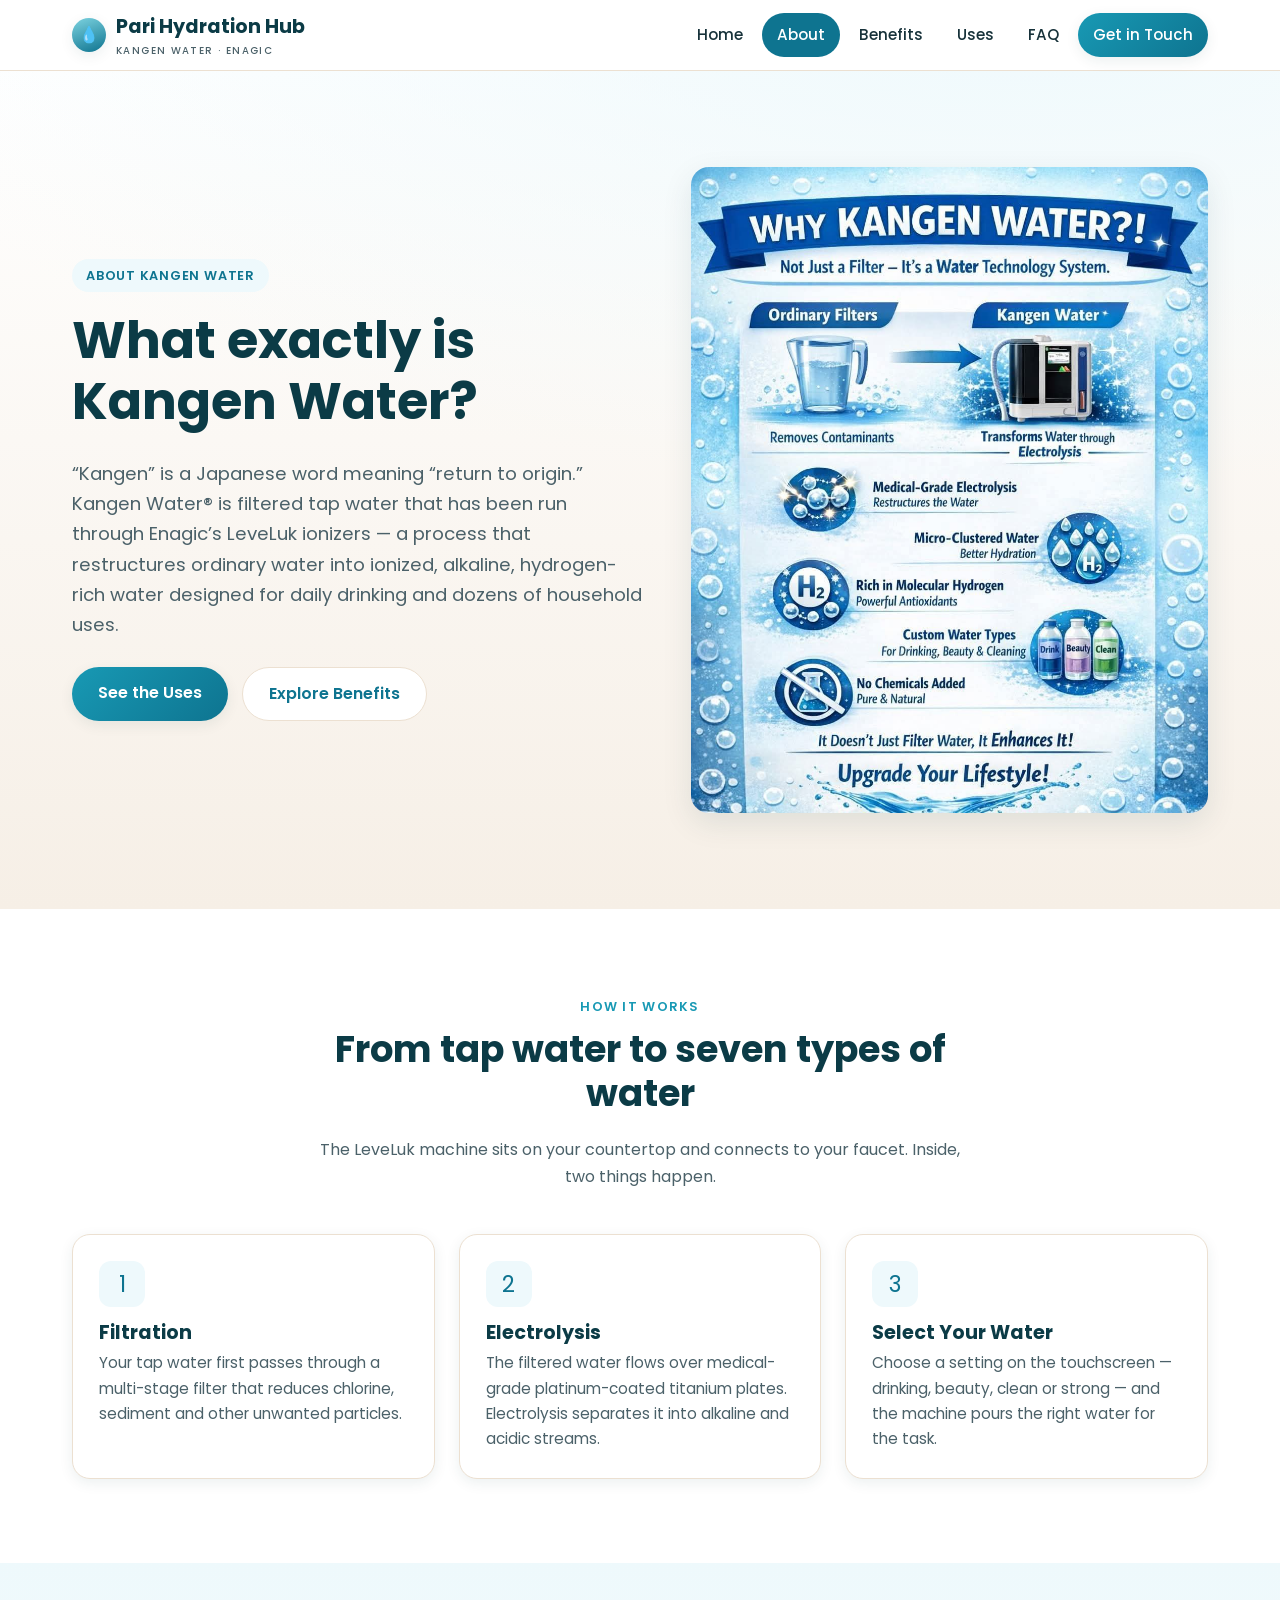
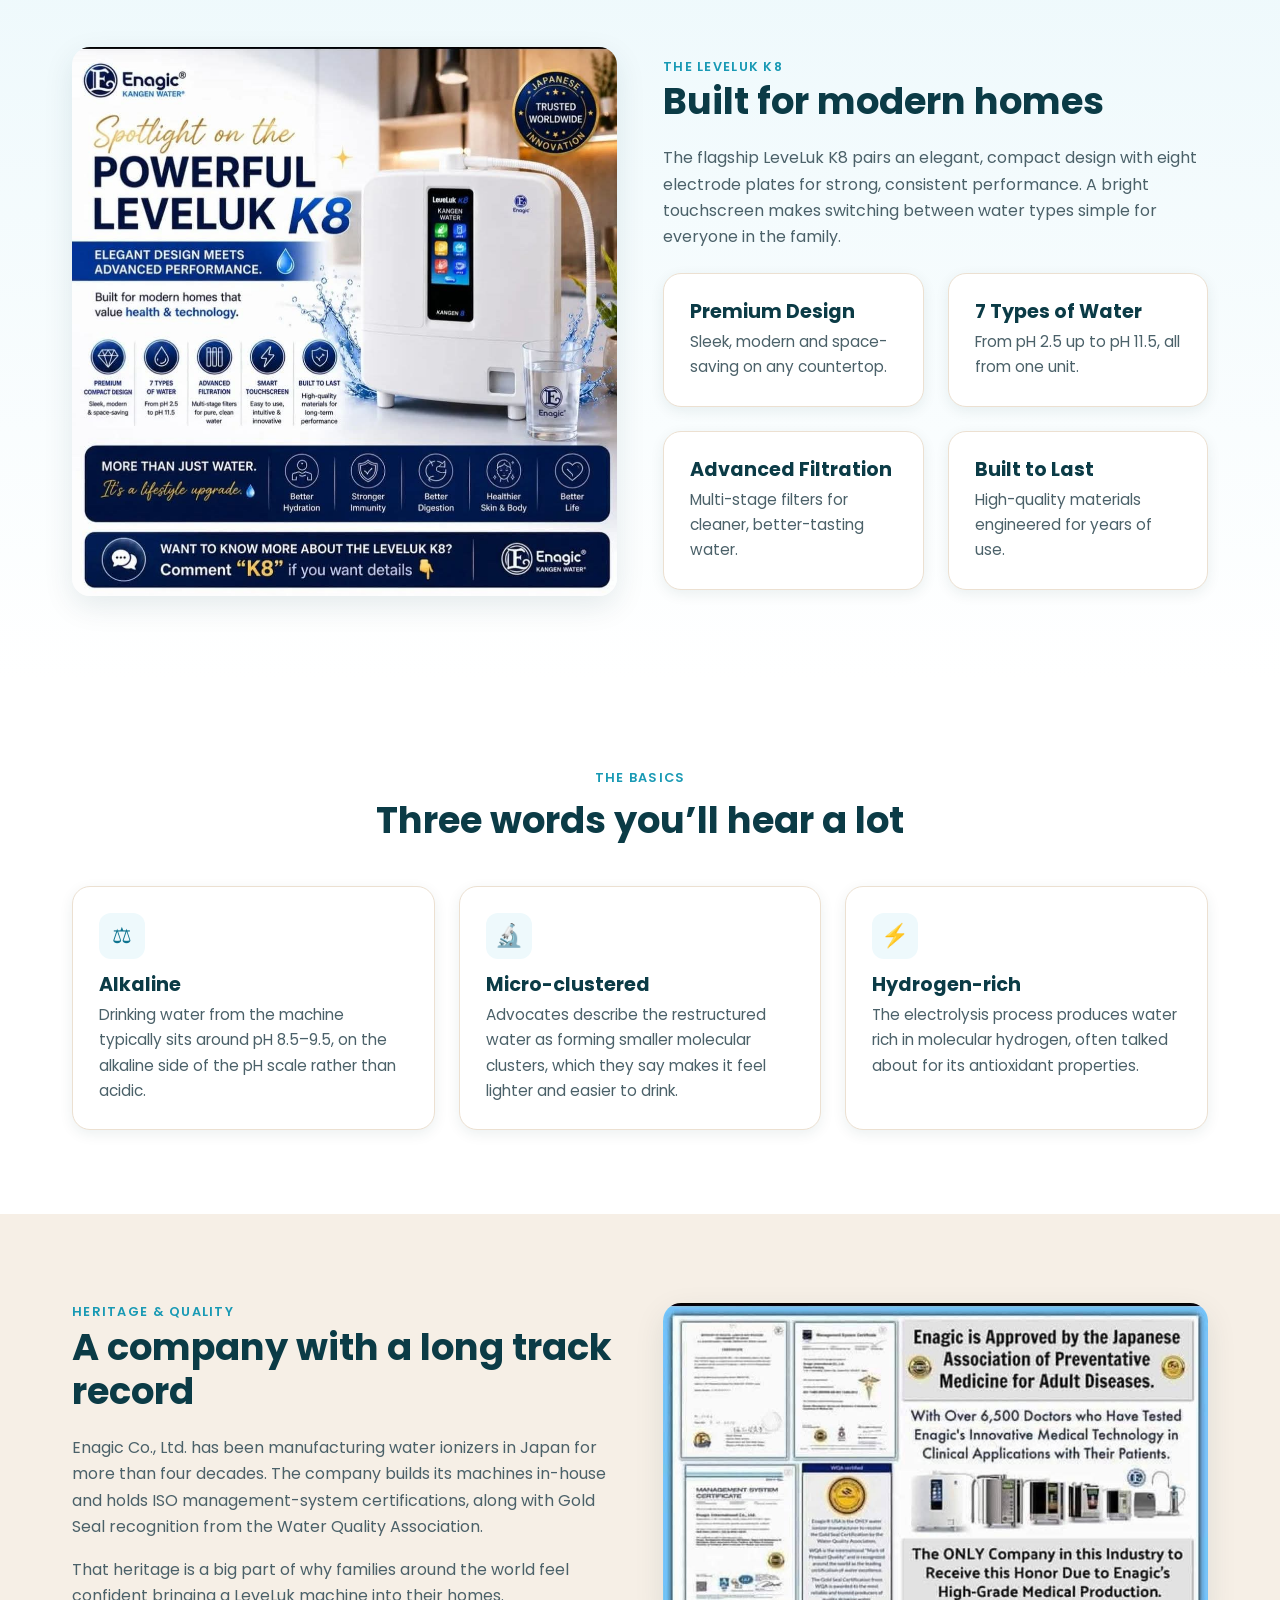
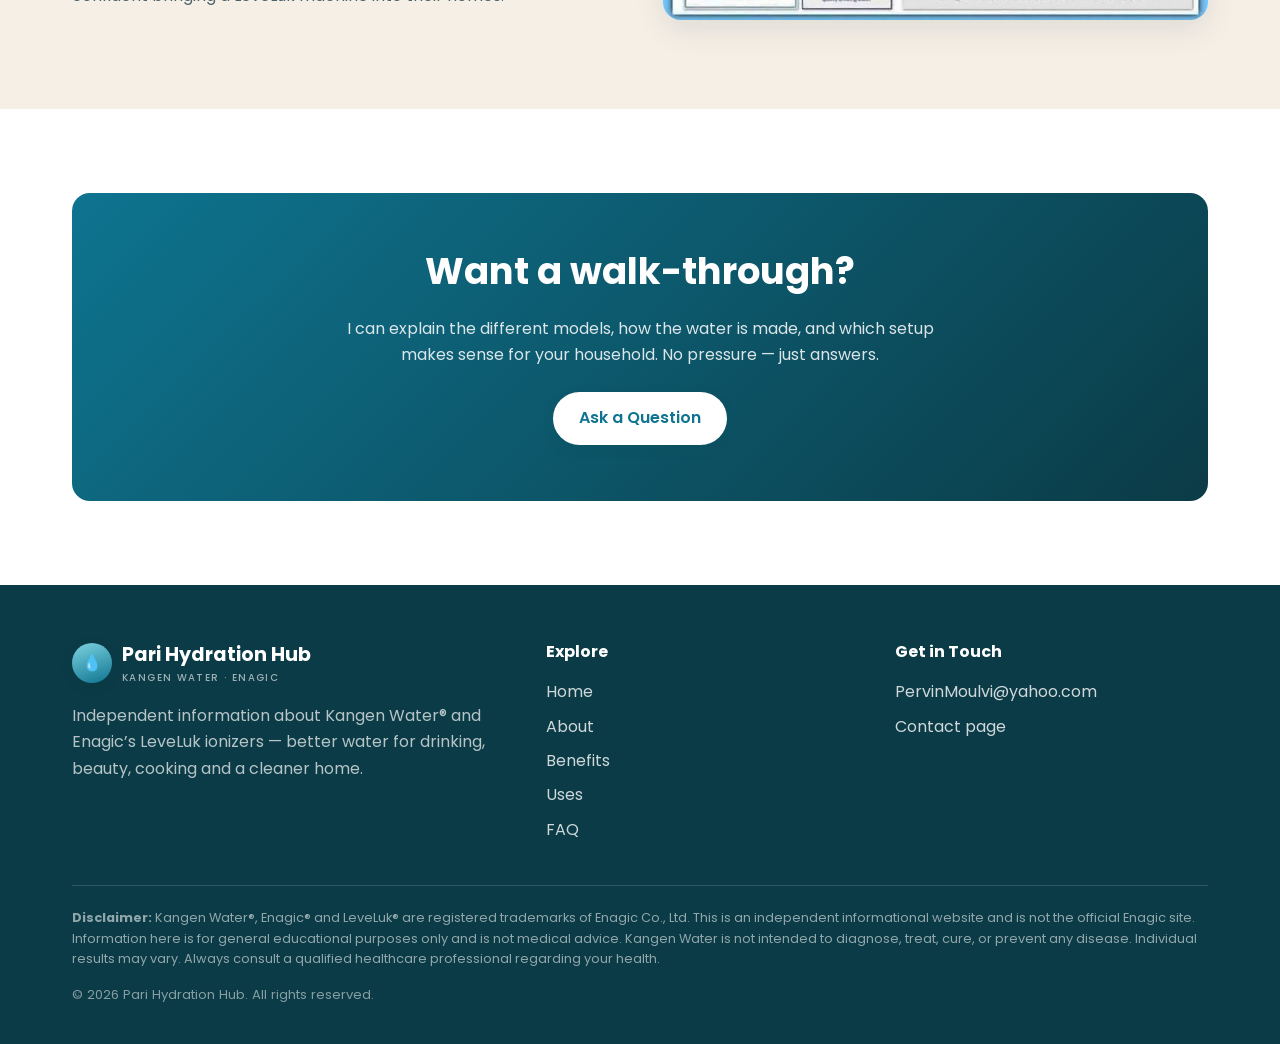
==== about.html @ 1599d46c "Initial commit: Pari Hydration Hub Kangen Water website" ====
<!DOCTYPE html>
<html lang="en">
<head>
  <meta charset="UTF-8" />
  <meta name="viewport" content="width=device-width, initial-scale=1.0" />
  <title>About Kangen Water — Pari Hydration Hub</title>
  <meta name="description" content="What is Kangen Water? Learn how Enagic's LeveLuk machines use medical-grade electrolysis to create ionized, alkaline, hydrogen-rich water." />
  <link rel="preconnect" href="https://fonts.googleapis.com" />
  <link rel="preconnect" href="https://fonts.gstatic.com" crossorigin />
  <link href="https://fonts.googleapis.com/css2?family=Poppins:wght@400;500;600;700&display=swap" rel="stylesheet" />
  <link rel="stylesheet" href="css/styles.css" />
</head>
<body>

  <header class="site-header">
    <nav class="nav">
      <a class="brand" href="index.html">
        <span class="drop">&#128167;</span>
        <span>Pari Hydration Hub<small>Kangen Water &middot; Enagic</small></span>
      </a>
      <button class="nav-toggle" aria-label="Toggle menu"><span></span><span></span><span></span></button>
      <ul class="nav-links">
        <li><a href="index.html">Home</a></li>
        <li><a href="about.html" class="active">About</a></li>
        <li><a href="benefits.html">Benefits</a></li>
        <li><a href="uses.html">Uses</a></li>
        <li><a href="faq.html">FAQ</a></li>
        <li><a href="contact.html" class="nav-cta">Get in Touch</a></li>
      </ul>
    </nav>
  </header>

  <!-- HERO -->
  <section class="hero">
    <div class="container hero-grid">
      <div>
        <span class="eyebrow">About Kangen Water</span>
        <h1>What exactly is Kangen Water?</h1>
        <p class="lead">&ldquo;Kangen&rdquo; is a Japanese word meaning &ldquo;return to origin.&rdquo; Kangen Water&reg; is filtered tap water that has been run through Enagic&rsquo;s LeveLuk ionizers &mdash; a process that restructures ordinary water into ionized, alkaline, hydrogen-rich water designed for daily drinking and dozens of household uses.</p>
        <div class="btn-row">
          <a href="uses.html" class="btn btn-primary">See the Uses</a>
          <a href="benefits.html" class="btn btn-ghost">Explore Benefits</a>
        </div>
      </div>
      <div class="hero-img">
        <img src="img/why-kangen.jpg" alt="Why Kangen Water is more than a filter" />
      </div>
    </div>
  </section>

  <!-- HOW IT WORKS -->
  <section class="block">
    <div class="container">
      <div class="section-head">
        <span class="eyebrow">How It Works</span>
        <h2>From tap water to seven types of water</h2>
        <p>The LeveLuk machine sits on your countertop and connects to your faucet. Inside, two things happen.</p>
      </div>
      <div class="grid grid-3">
        <div class="card">
          <div class="ico">1</div>
          <h3>Filtration</h3>
          <p>Your tap water first passes through a multi-stage filter that reduces chlorine, sediment and other unwanted particles.</p>
        </div>
        <div class="card">
          <div class="ico">2</div>
          <h3>Electrolysis</h3>
          <p>The filtered water flows over medical-grade platinum-coated titanium plates. Electrolysis separates it into alkaline and acidic streams.</p>
        </div>
        <div class="card">
          <div class="ico">3</div>
          <h3>Select Your Water</h3>
          <p>Choose a setting on the touchscreen &mdash; drinking, beauty, clean or strong &mdash; and the machine pours the right water for the task.</p>
        </div>
      </div>
    </div>
  </section>

  <!-- SPOTLIGHT MACHINE -->
  <section class="block tint">
    <div class="container split">
      <div class="split-media">
        <img src="img/k8-spotlight.jpg" alt="The LeveLuk K8 machine and its features" />
      </div>
      <div>
        <span class="eyebrow" style="color:var(--blue-500);font-weight:600;letter-spacing:.1em;text-transform:uppercase;font-size:.8rem;">The LeveLuk K8</span>
        <h2>Built for modern homes</h2>
        <p>The flagship LeveLuk K8 pairs an elegant, compact design with eight electrode plates for strong, consistent performance. A bright touchscreen makes switching between water types simple for everyone in the family.</p>
        <div class="grid grid-2" style="margin-top:22px;">
          <div class="card"><h3>Premium Design</h3><p>Sleek, modern and space-saving on any countertop.</p></div>
          <div class="card"><h3>7 Types of Water</h3><p>From pH 2.5 up to pH 11.5, all from one unit.</p></div>
          <div class="card"><h3>Advanced Filtration</h3><p>Multi-stage filters for cleaner, better-tasting water.</p></div>
          <div class="card"><h3>Built to Last</h3><p>High-quality materials engineered for years of use.</p></div>
        </div>
      </div>
    </div>
  </section>

  <!-- KEY PROPERTIES -->
  <section class="block">
    <div class="container">
      <div class="section-head">
        <span class="eyebrow">The Basics</span>
        <h2>Three words you&rsquo;ll hear a lot</h2>
      </div>
      <div class="grid grid-3">
        <div class="card">
          <div class="ico">&#9878;</div>
          <h3>Alkaline</h3>
          <p>Drinking water from the machine typically sits around pH 8.5&ndash;9.5, on the alkaline side of the pH scale rather than acidic.</p>
        </div>
        <div class="card">
          <div class="ico">&#128300;</div>
          <h3>Micro-clustered</h3>
          <p>Advocates describe the restructured water as forming smaller molecular clusters, which they say makes it feel lighter and easier to drink.</p>
        </div>
        <div class="card">
          <div class="ico">&#9889;</div>
          <h3>Hydrogen-rich</h3>
          <p>The electrolysis process produces water rich in molecular hydrogen, often talked about for its antioxidant properties.</p>
        </div>
      </div>
    </div>
  </section>

  <!-- TRUST -->
  <section class="block sand">
    <div class="container split reverse">
      <div class="split-media">
        <img src="img/certifications.jpg" alt="Enagic certifications and quality recognitions" />
      </div>
      <div>
        <span class="eyebrow" style="color:var(--blue-500);font-weight:600;letter-spacing:.1em;text-transform:uppercase;font-size:.8rem;">Heritage &amp; Quality</span>
        <h2>A company with a long track record</h2>
        <p>Enagic Co., Ltd. has been manufacturing water ionizers in Japan for more than four decades. The company builds its machines in-house and holds ISO management-system certifications, along with Gold Seal recognition from the Water Quality Association.</p>
        <p>That heritage is a big part of why families around the world feel confident bringing a LeveLuk machine into their homes.</p>
      </div>
    </div>
  </section>

  <!-- CTA -->
  <section class="block">
    <div class="container">
      <div class="cta-band">
        <h2>Want a walk-through?</h2>
        <p>I can explain the different models, how the water is made, and which setup makes sense for your household. No pressure &mdash; just answers.</p>
        <a href="contact.html" class="btn btn-primary">Ask a Question</a>
      </div>
    </div>
  </section>

  <footer class="site-footer">
    <div class="container">
      <div class="footer-grid">
        <div>
          <a class="brand footer-brand" href="index.html" style="color:#fff;">
            <span class="drop">&#128167;</span>
            <span>Pari Hydration Hub<small style="color:rgba(255,255,255,.6);">Kangen Water &middot; Enagic</small></span>
          </a>
          <p style="color:rgba(255,255,255,.7); margin-top:16px; max-width:32em;">Independent information about Kangen Water&reg; and Enagic&rsquo;s LeveLuk ionizers &mdash; better water for drinking, beauty, cooking and a cleaner home.</p>
        </div>
        <div>
          <h4>Explore</h4>
          <ul>
            <li><a href="index.html">Home</a></li>
            <li><a href="about.html">About</a></li>
            <li><a href="benefits.html">Benefits</a></li>
            <li><a href="uses.html">Uses</a></li>
            <li><a href="faq.html">FAQ</a></li>
          </ul>
        </div>
        <div>
          <h4>Get in Touch</h4>
          <ul>
            <li><a href="mailto:PervinMoulvi@yahoo.com">PervinMoulvi@yahoo.com</a></li>
            <li><a href="contact.html">Contact page</a></li>
          </ul>
        </div>
      </div>
      <p class="disclaimer">
        <strong>Disclaimer:</strong> Kangen Water&reg;, Enagic&reg; and LeveLuk&reg; are registered trademarks of Enagic Co., Ltd. This is an independent informational website and is not the official Enagic site. Information here is for general educational purposes only and is not medical advice. Kangen Water is not intended to diagnose, treat, cure, or prevent any disease. Individual results may vary. Always consult a qualified healthcare professional regarding your health.
      </p>
      <p class="copyright">&copy; <span id="year">2026</span> Pari Hydration Hub. All rights reserved.</p>
    </div>
  </footer>

  <script src="js/main.js"></script>
</body>
</html>
---- css/styles.css ----
/* ===============================================================
   Pari Hydration Hub — shared stylesheet
   Water-inspired, calm, modern. Works on all pages.
   =============================================================== */

:root {
  --blue-900: #0b3b46;
  --blue-700: #0e7490;
  --blue-500: #1899b4;
  --blue-300: #7dd3e0;
  --blue-50:  #eef9fc;
  --sand-100: #f6efe6;
  --sand-200: #ece0d1;
  --ink:      #17323a;
  --ink-soft: #4b6169;
  --white:    #ffffff;
  --shadow:   0 10px 30px rgba(11, 59, 70, 0.10);
  --shadow-sm:0 4px 14px rgba(11, 59, 70, 0.08);
  --radius:   18px;
  --maxw:     1180px;
  --font:     'Poppins', -apple-system, BlinkMacSystemFont, 'Segoe UI', Roboto, Helvetica, Arial, sans-serif;
}

* { box-sizing: border-box; }

html { scroll-behavior: smooth; }

body {
  margin: 0;
  font-family: var(--font);
  color: var(--ink);
  background: var(--white);
  line-height: 1.65;
  -webkit-font-smoothing: antialiased;
}

img { max-width: 100%; display: block; }

a { color: var(--blue-700); text-decoration: none; }
a:hover { color: var(--blue-500); }

h1, h2, h3 { line-height: 1.2; color: var(--blue-900); font-weight: 700; }
h1 { font-size: clamp(2rem, 5vw, 3.2rem); margin: 0 0 .5em; }
h2 { font-size: clamp(1.5rem, 3.5vw, 2.3rem); margin: 0 0 .6em; }
h3 { font-size: 1.2rem; margin: 0 0 .4em; }
p  { margin: 0 0 1em; color: var(--ink-soft); }

.container { max-width: var(--maxw); margin: 0 auto; padding: 0 22px; }

/* ---------- Header / Nav ---------- */
.site-header {
  position: sticky; top: 0; z-index: 50;
  background: rgba(255,255,255,0.92);
  backdrop-filter: blur(10px);
  border-bottom: 1px solid var(--sand-200);
}
.nav {
  display: flex; align-items: center; justify-content: space-between;
  height: 70px; max-width: var(--maxw); margin: 0 auto; padding: 0 22px;
}
.brand { display: flex; align-items: center; gap: 10px; font-weight: 700; font-size: 1.2rem; color: var(--blue-900); }
.brand .drop {
  width: 34px; height: 34px; border-radius: 50%;
  background: linear-gradient(160deg, var(--blue-300), var(--blue-700));
  display: grid; place-items: center; color: #fff; font-size: 1rem;
  box-shadow: var(--shadow-sm);
}
.brand small { display:block; font-size:.62rem; letter-spacing:.14em; color: var(--ink-soft); font-weight:500; text-transform: uppercase; }

.nav-links { display: flex; align-items: center; gap: 4px; list-style: none; margin: 0; padding: 0; }
.nav-links a {
  display: inline-block; padding: 9px 15px; border-radius: 999px;
  color: var(--ink); font-weight: 500; font-size: .95rem; transition: .2s;
}
.nav-links a:hover { background: var(--blue-50); color: var(--blue-700); }
.nav-links a.active { background: var(--blue-700); color: #fff; }
.nav-cta {
  background: linear-gradient(135deg, var(--blue-500), var(--blue-700)) !important;
  color: #fff !important; box-shadow: var(--shadow-sm);
}

.nav-toggle { display: none; background: none; border: 0; cursor: pointer; padding: 8px; }
.nav-toggle span { display:block; width: 24px; height: 2.5px; background: var(--blue-900); margin: 5px 0; border-radius: 2px; transition:.3s; }

/* ---------- Hero ---------- */
.hero {
  background:
    radial-gradient(1200px 500px at 80% -10%, var(--blue-50), transparent),
    linear-gradient(180deg, #fff, var(--sand-100));
  padding: clamp(48px, 8vw, 96px) 0;
}
.hero-grid { display: grid; grid-template-columns: 1.05fr .95fr; gap: 48px; align-items: center; }
.hero .eyebrow {
  display: inline-block; background: var(--blue-50); color: var(--blue-700);
  padding: 6px 14px; border-radius: 999px; font-size: .8rem; font-weight: 600;
  letter-spacing: .06em; text-transform: uppercase; margin-bottom: 18px;
}
.hero p.lead { font-size: 1.15rem; max-width: 34em; }
.hero-img img { border-radius: var(--radius); box-shadow: var(--shadow); }

/* ---------- Buttons ---------- */
.btn {
  display: inline-block; padding: 13px 26px; border-radius: 999px;
  font-weight: 600; font-size: 1rem; cursor: pointer; border: 0; transition: .2s;
}
.btn-primary { background: linear-gradient(135deg, var(--blue-500), var(--blue-700)); color: #fff; box-shadow: var(--shadow-sm); }
.btn-primary:hover { transform: translateY(-2px); color:#fff; box-shadow: var(--shadow); }
.btn-ghost { background: #fff; color: var(--blue-700); border: 1.5px solid var(--sand-200); }
.btn-ghost:hover { border-color: var(--blue-300); color: var(--blue-700); }
.btn-row { display: flex; flex-wrap: wrap; gap: 14px; margin-top: 26px; }

/* ---------- Sections ---------- */
section.block { padding: clamp(46px, 7vw, 84px) 0; }
.section-head { max-width: 42em; margin: 0 auto 44px; text-align: center; }
.section-head .eyebrow {
  display:inline-block; color: var(--blue-500); font-weight:600; letter-spacing:.1em;
  text-transform: uppercase; font-size:.8rem; margin-bottom:10px;
}
.tint { background: linear-gradient(180deg, var(--blue-50), #fff); }
.sand { background: var(--sand-100); }

/* ---------- Split rows (text + image) ---------- */
.split { display: grid; grid-template-columns: 1fr 1fr; gap: 46px; align-items: center; }
.split.reverse .split-media { order: 2; }
.split-media img { border-radius: var(--radius); box-shadow: var(--shadow); }
.split + .split { margin-top: 70px; }

/* ---------- Cards ---------- */
.grid { display: grid; gap: 24px; }
.grid-3 { grid-template-columns: repeat(3, 1fr); }
.grid-2 { grid-template-columns: repeat(2, 1fr); }
.card {
  background: #fff; border: 1px solid var(--sand-200); border-radius: var(--radius);
  padding: 26px; box-shadow: var(--shadow-sm); transition: .2s;
}
.card:hover { transform: translateY(-4px); box-shadow: var(--shadow); }
.card .ico {
  width: 46px; height: 46px; border-radius: 12px; display: grid; place-items: center;
  background: var(--blue-50); color: var(--blue-700); font-size: 1.4rem; margin-bottom: 14px;
}
.card h3 { margin-bottom: 6px; }
.card p { margin: 0; font-size: .96rem; }

.imgcard { padding: 0; overflow: hidden; }
.imgcard img { width: 100%; aspect-ratio: 4/5; object-fit: cover; }
.imgcard .body { padding: 20px 22px 24px; }

/* pH chips */
.ph-list { display:flex; flex-wrap:wrap; gap:12px; list-style:none; padding:0; margin: 26px 0 0; }
.ph-list li {
  background:#fff; border:1px solid var(--sand-200); border-radius:14px; padding:12px 16px;
  box-shadow: var(--shadow-sm); min-width: 150px;
}
.ph-list b { display:block; color: var(--blue-700); font-size:1.25rem; }
.ph-list span { font-size:.85rem; color: var(--ink-soft); }

/* ---------- Stats strip ---------- */
.stats { display:grid; grid-template-columns: repeat(4,1fr); gap: 20px; text-align:center; }
.stats .n { font-size: clamp(1.8rem,4vw,2.6rem); font-weight:700; color: var(--blue-700); }
.stats .l { color: var(--ink-soft); font-size:.9rem; }

/* ---------- FAQ ---------- */
.faq-item {
  background:#fff; border:1px solid var(--sand-200); border-radius: 14px;
  margin-bottom: 14px; overflow: hidden;
}
.faq-item summary {
  cursor: pointer; list-style: none; padding: 18px 22px; font-weight: 600;
  color: var(--blue-900); display:flex; justify-content: space-between; gap: 16px; align-items:center;
}
.faq-item summary::-webkit-details-marker { display:none; }
.faq-item summary::after { content:"+"; color: var(--blue-500); font-size:1.4rem; font-weight:400; }
.faq-item[open] summary::after { content:"\2013"; }
.faq-item .a { padding: 0 22px 20px; color: var(--ink-soft); }

/* ---------- CTA band ---------- */
.cta-band {
  background: linear-gradient(135deg, var(--blue-700), var(--blue-900));
  color: #fff; border-radius: var(--radius); padding: clamp(34px,5vw,56px); text-align: center;
}
.cta-band h2 { color: #fff; }
.cta-band p { color: rgba(255,255,255,.85); max-width: 40em; margin: 0 auto 24px; }
.cta-band .btn-primary { background:#fff; color: var(--blue-700); }
.cta-band .btn-primary:hover { color: var(--blue-700); }

/* ---------- Footer ---------- */
.site-footer { background: var(--blue-900); color: rgba(255,255,255,.8); padding: 54px 0 26px; margin-top: 0; }
.footer-grid { display:grid; grid-template-columns: 1.4fr 1fr 1fr; gap: 36px; }
.site-footer h4 { color:#fff; font-size: 1rem; margin: 0 0 14px; }
.site-footer a { color: rgba(255,255,255,.8); }
.site-footer a:hover { color:#fff; }
.site-footer ul { list-style:none; padding:0; margin:0; }
.site-footer li { margin-bottom: 8px; }
.footer-brand .drop { width:40px;height:40px; }
.disclaimer {
  border-top: 1px solid rgba(255,255,255,.15); margin-top: 34px; padding-top: 22px;
  font-size: .8rem; color: rgba(255,255,255,.55); line-height:1.6;
}
.copyright { margin-top: 14px; font-size:.82rem; color: rgba(255,255,255,.5); }

/* ---------- Responsive ---------- */
@media (max-width: 900px) {
  .hero-grid, .split, .grid-3, .grid-2, .footer-grid { grid-template-columns: 1fr; }
  .split.reverse .split-media { order: 0; }
  .hero-img { order: -1; }
  .stats { grid-template-columns: repeat(2,1fr); }

  .nav-links {
    position: fixed; inset: 70px 0 auto 0; background:#fff; flex-direction: column;
    align-items: stretch; gap: 0; padding: 10px 16px 20px; border-bottom:1px solid var(--sand-200);
    box-shadow: var(--shadow); transform: translateY(-140%); transition: transform .3s ease; height: auto;
  }
  .nav-links.open { transform: translateY(0); }
  .nav-links a { padding: 14px 12px; border-radius: 10px; }
  .nav-toggle { display: block; }
}
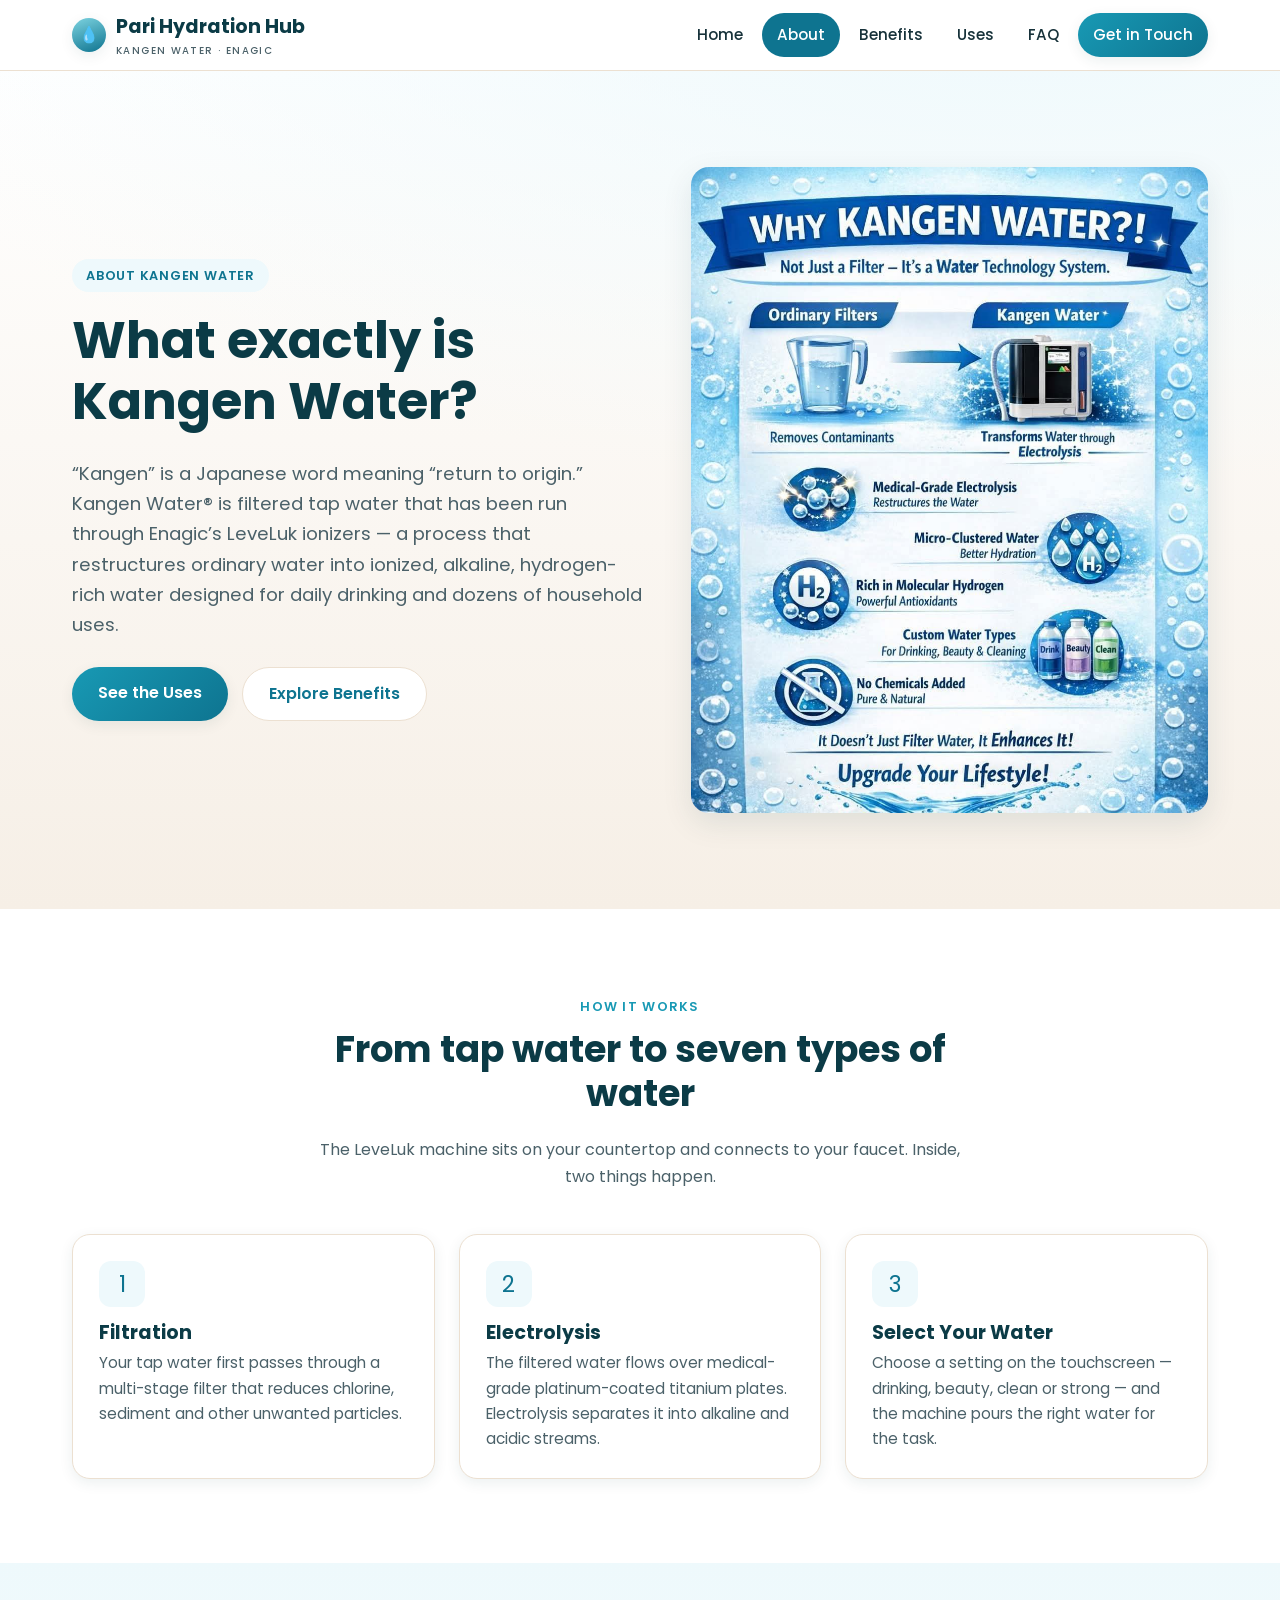
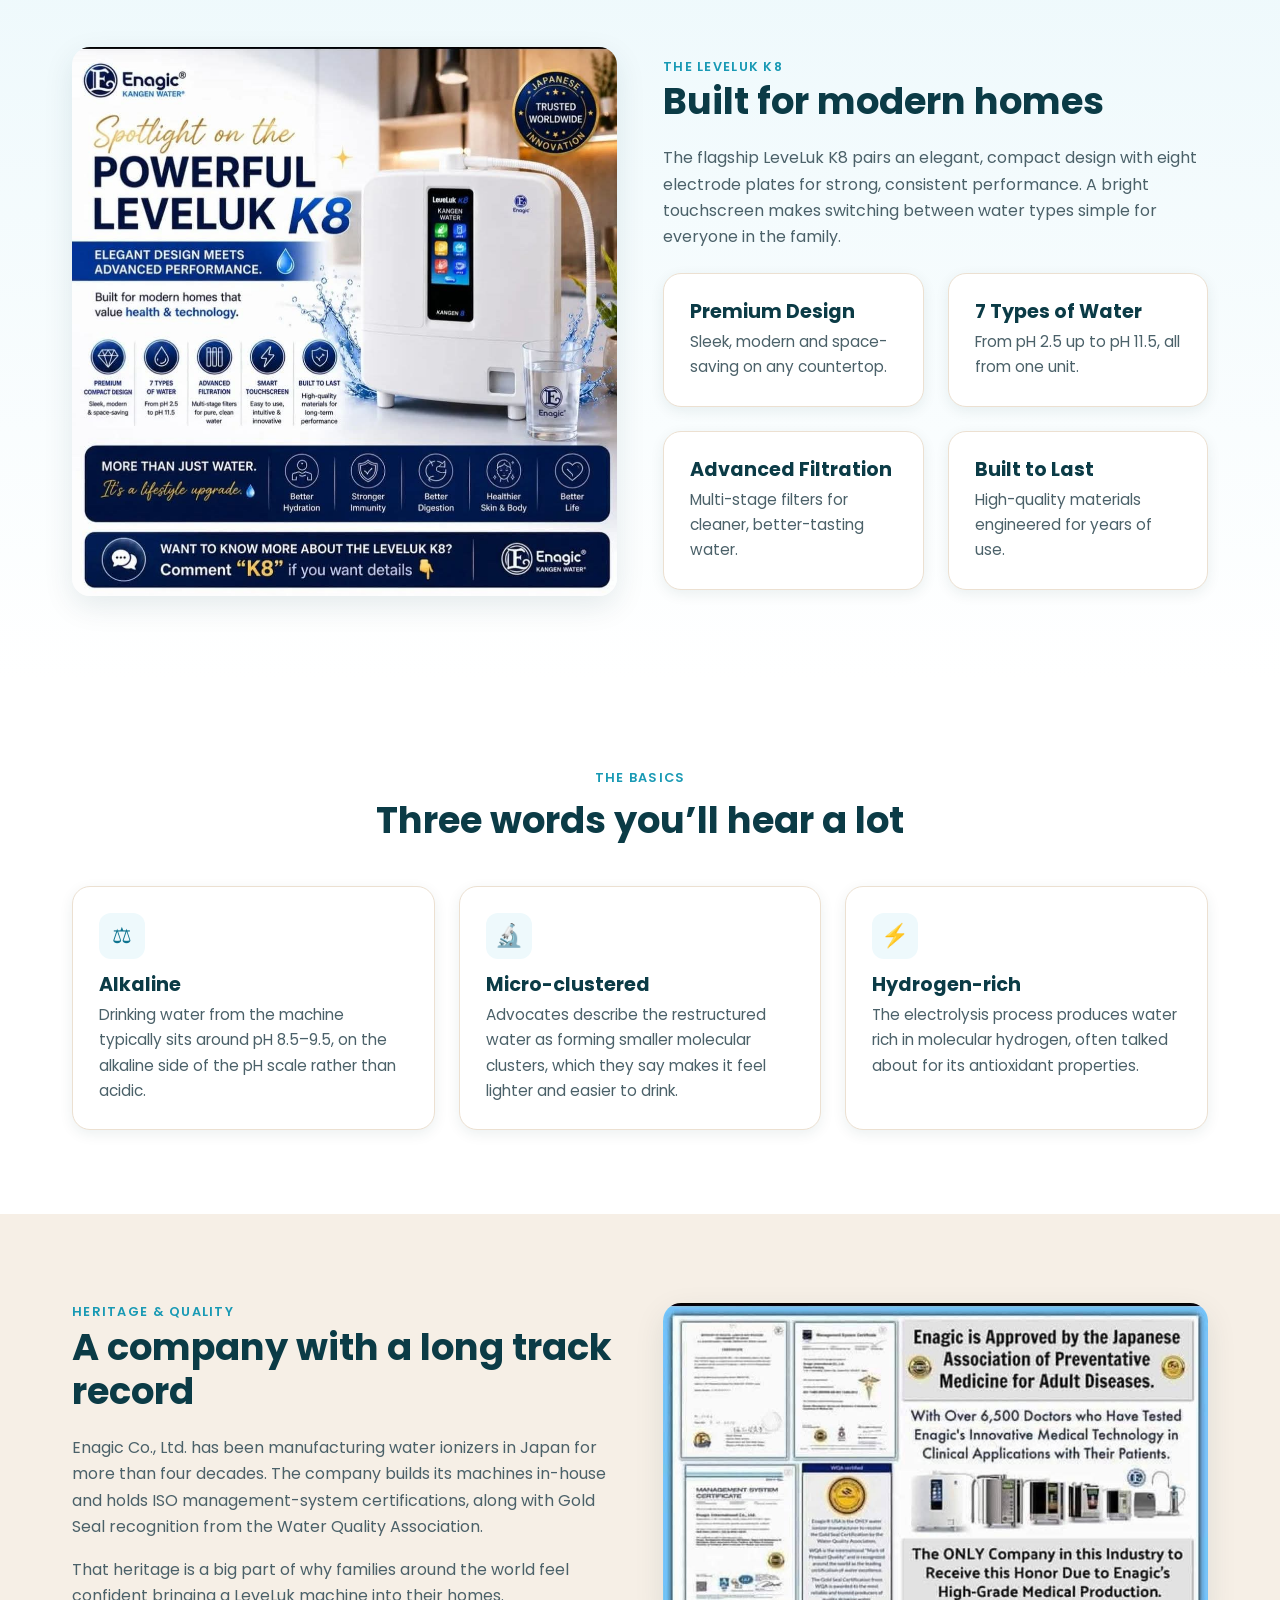
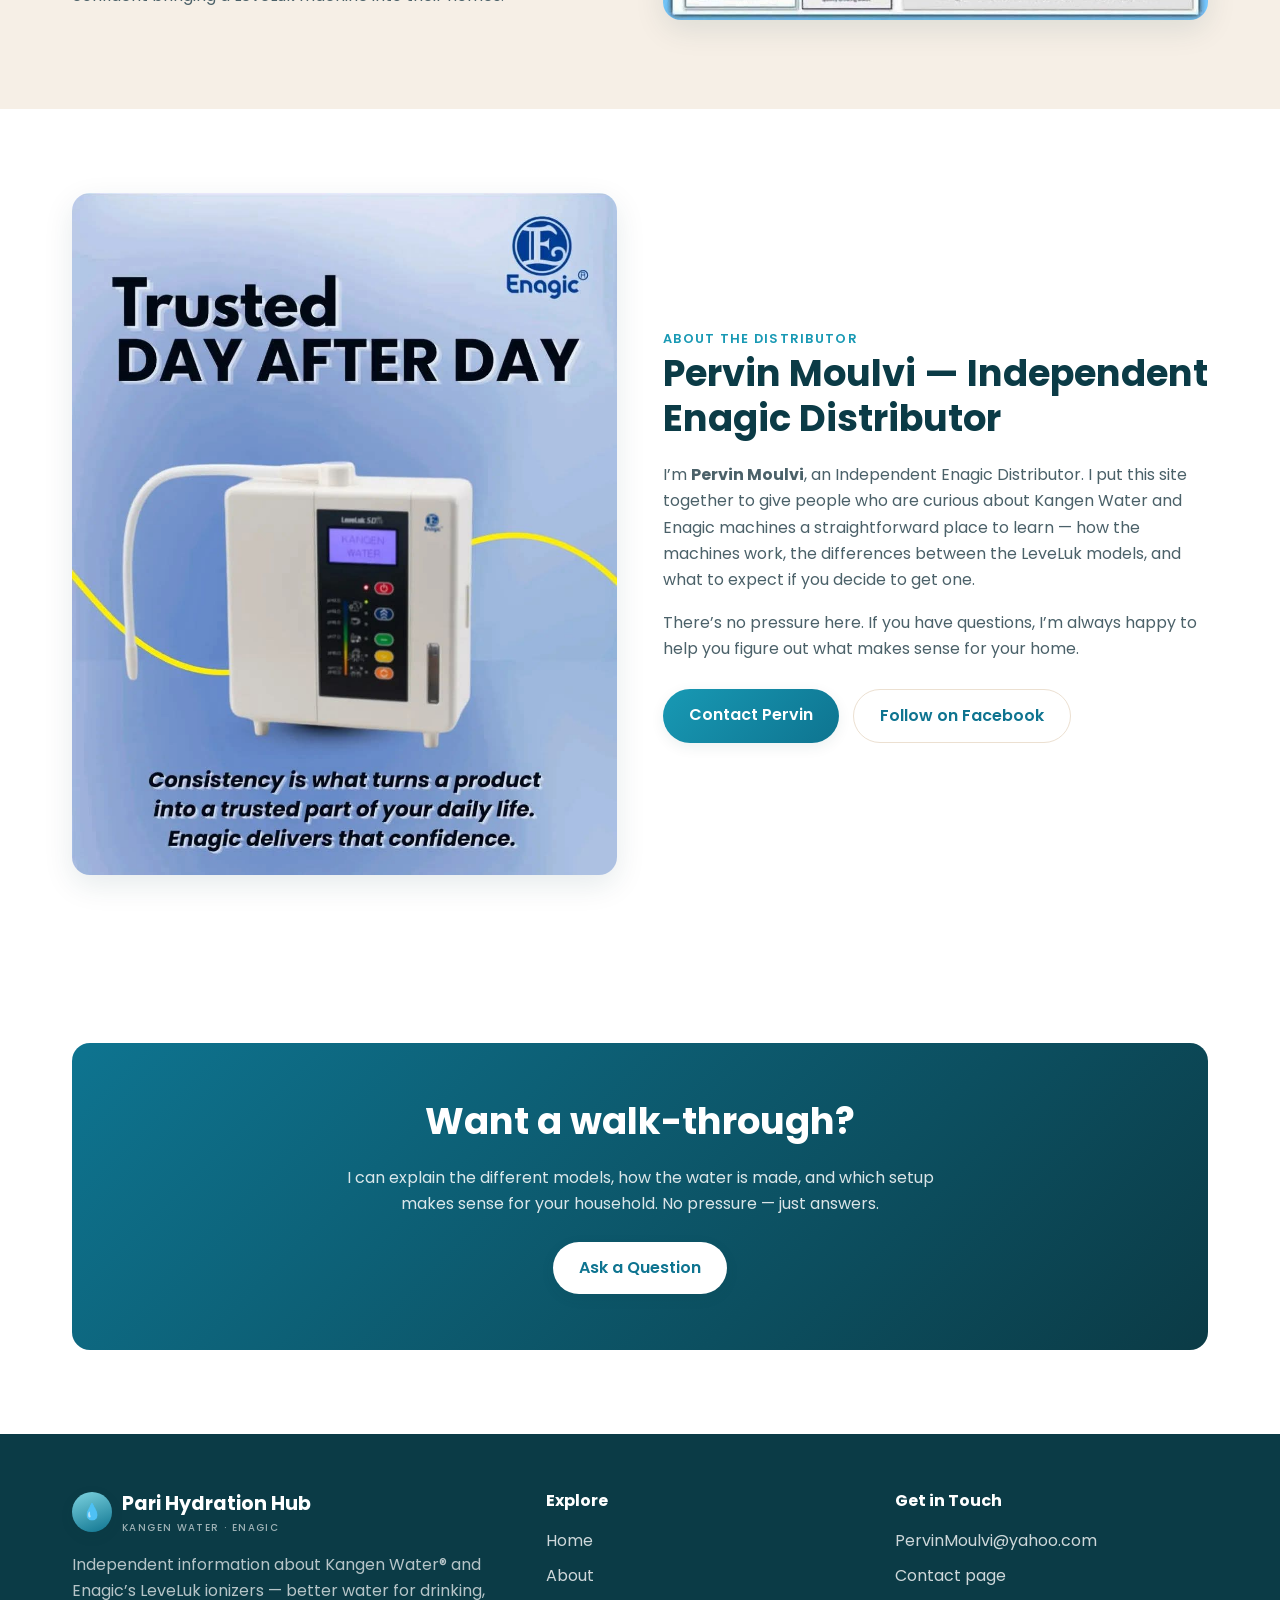
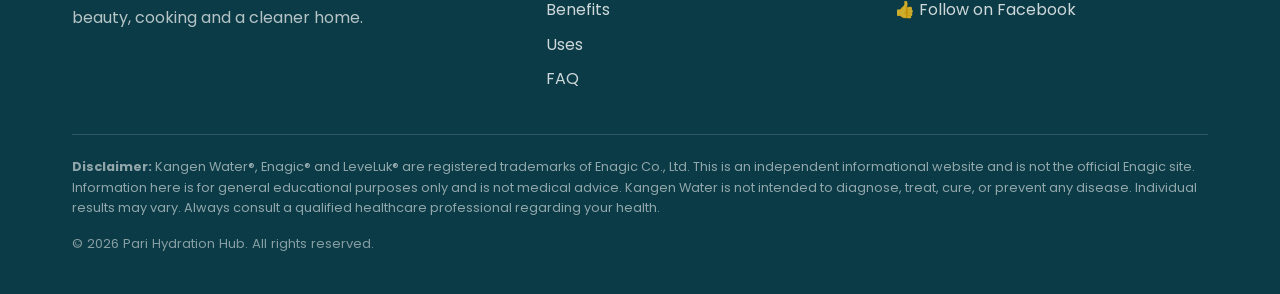
==== commit da765a74: "SEO: keyword-rich titles/meta, Pervin Moulvi distributor branding, Kangen Water Machine section, exp" ====
--- a/about.html
+++ b/about.html
@@ -3,8 +3,9 @@
 <head>
   <meta charset="UTF-8" />
   <meta name="viewport" content="width=device-width, initial-scale=1.0" />
-  <title>About Kangen Water — Pari Hydration Hub</title>
-  <meta name="description" content="What is Kangen Water? Learn how Enagic's LeveLuk machines use medical-grade electrolysis to create ionized, alkaline, hydrogen-rich water." />
+  <title>What Is a Kangen Water Machine? | Enagic LeveLuk — Pari Hydration Hub</title>
+  <meta name="description" content="What is a Kangen Water machine? Learn how Enagic's LeveLuk ionizers (including the K8) use electrolysis to create ionized, alkaline, hydrogen-rich water — explained by distributor Pervin Moulvi." />
+  <link rel="canonical" href="https://codexai-us.github.io/pari-hydration-hub/about.html" />
   <link rel="preconnect" href="https://fonts.googleapis.com" />
   <link rel="preconnect" href="https://fonts.gstatic.com" crossorigin />
   <link href="https://fonts.googleapis.com/css2?family=Poppins:wght@400;500;600;700&display=swap" rel="stylesheet" />
@@ -138,6 +139,25 @@
     </div>
   </section>
 
+  <!-- ABOUT PERVIN -->
+  <section class="block">
+    <div class="container split">
+      <div class="split-media">
+        <img src="img/trusted.jpg" alt="Pervin Moulvi — Independent Enagic Kangen Water distributor" />
+      </div>
+      <div>
+        <span class="eyebrow" style="color:var(--blue-500);font-weight:600;letter-spacing:.1em;text-transform:uppercase;font-size:.8rem;">About the Distributor</span>
+        <h2>Pervin Moulvi &mdash; Independent Enagic Distributor</h2>
+        <p>I&rsquo;m <strong>Pervin Moulvi</strong>, an Independent Enagic Distributor. I put this site together to give people who are curious about Kangen Water and Enagic machines a straightforward place to learn &mdash; how the machines work, the differences between the LeveLuk models, and what to expect if you decide to get one.</p>
+        <p>There&rsquo;s no pressure here. If you have questions, I&rsquo;m always happy to help you figure out what makes sense for your home.</p>
+        <div class="btn-row">
+          <a href="contact.html" class="btn btn-primary">Contact Pervin</a>
+          <a href="https://www.facebook.com/share/1JfewySeh7/" class="btn btn-ghost" target="_blank" rel="noopener">Follow on Facebook</a>
+        </div>
+      </div>
+    </div>
+  </section>
+
   <!-- CTA -->
   <section class="block">
     <div class="container">
@@ -174,6 +194,7 @@
           <ul>
             <li><a href="mailto:PervinMoulvi@yahoo.com">PervinMoulvi@yahoo.com</a></li>
             <li><a href="contact.html">Contact page</a></li>
+            <li class="footer-social"><a href="https://www.facebook.com/share/1JfewySeh7/" target="_blank" rel="noopener">&#128077; Follow on Facebook</a></li>
           </ul>
         </div>
       </div>
--- a/css/styles.css
+++ b/css/styles.css
@@ -96,7 +96,12 @@
   letter-spacing: .06em; text-transform: uppercase; margin-bottom: 18px;
 }
 .hero p.lead { font-size: 1.15rem; max-width: 34em; }
+.byline { font-size: .98rem; color: var(--ink-soft); margin: 4px 0 22px; }
+.byline strong { color: var(--blue-700); }
 .hero-img img { border-radius: var(--radius); box-shadow: var(--shadow); }
+
+/* Facebook link in footer */
+.footer-social a { display: inline-flex; align-items: center; gap: 6px; }
 
 /* ---------- Buttons ---------- */
 .btn {
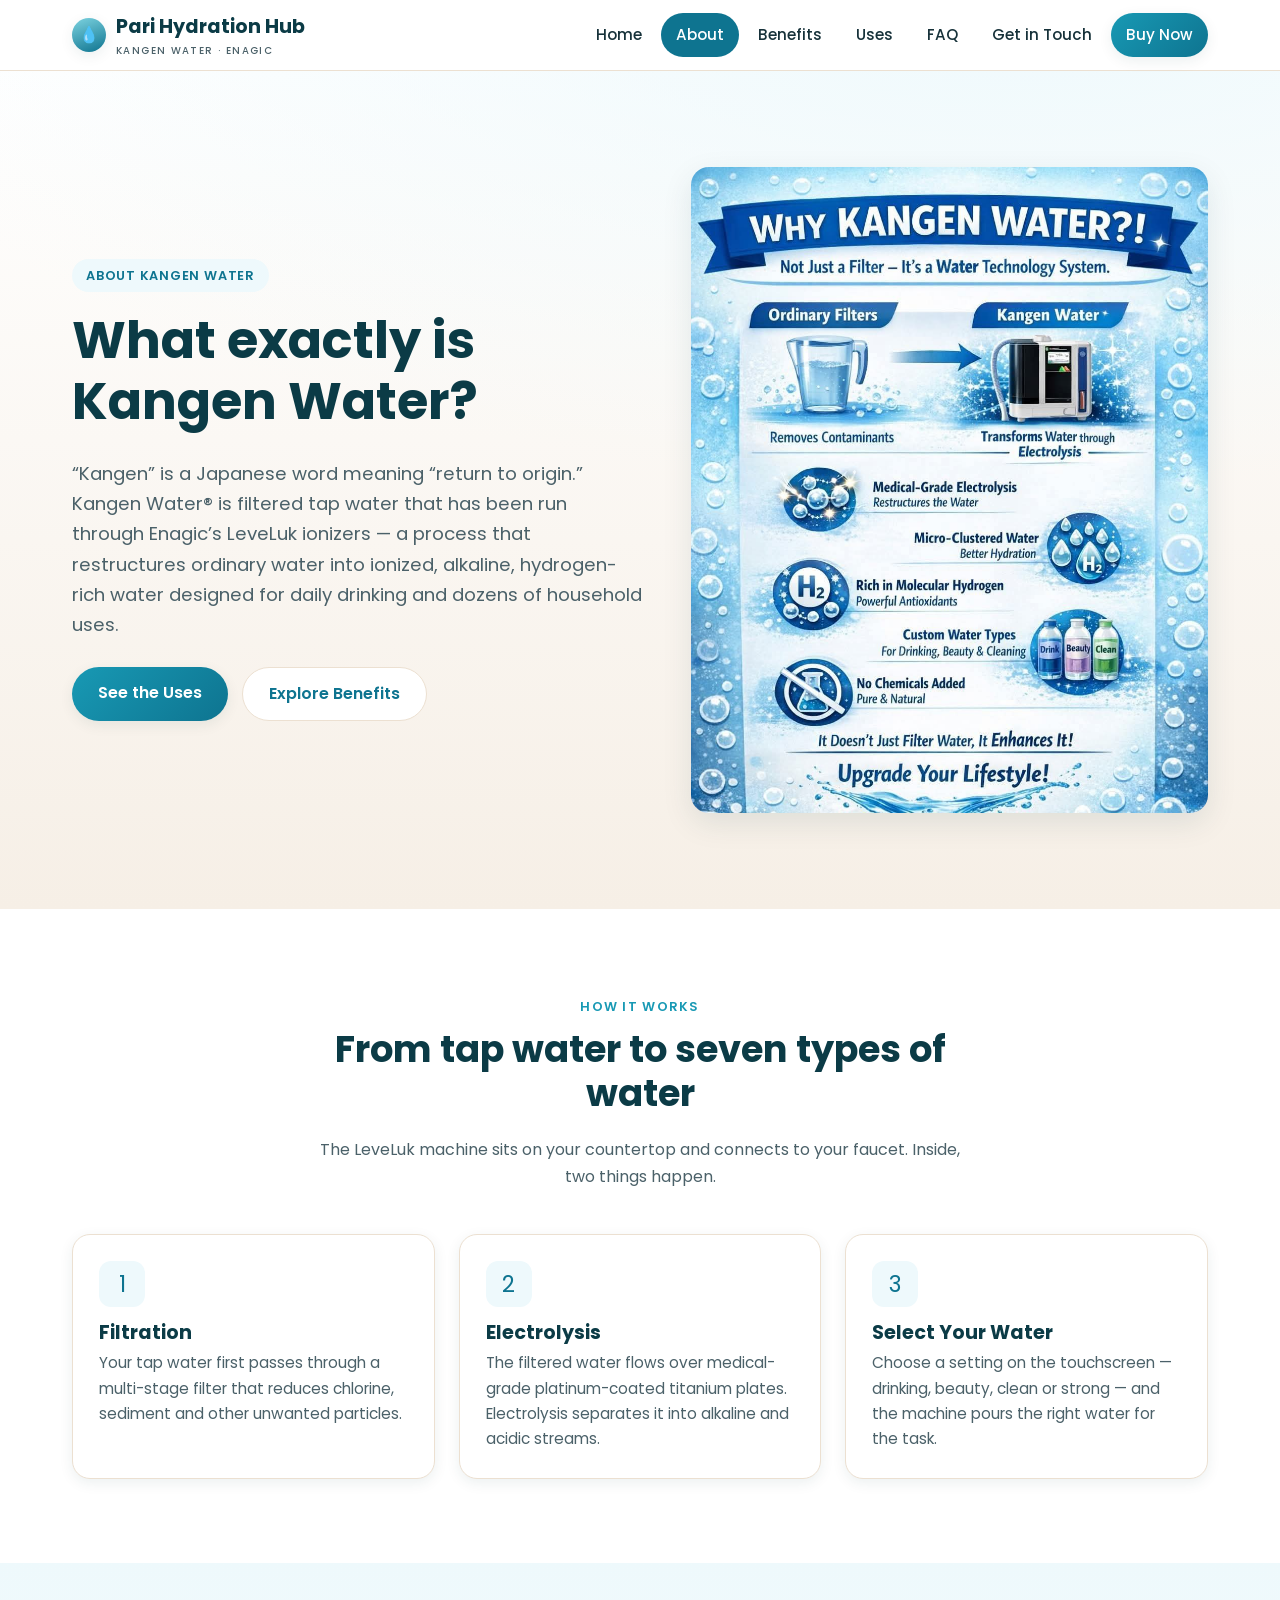
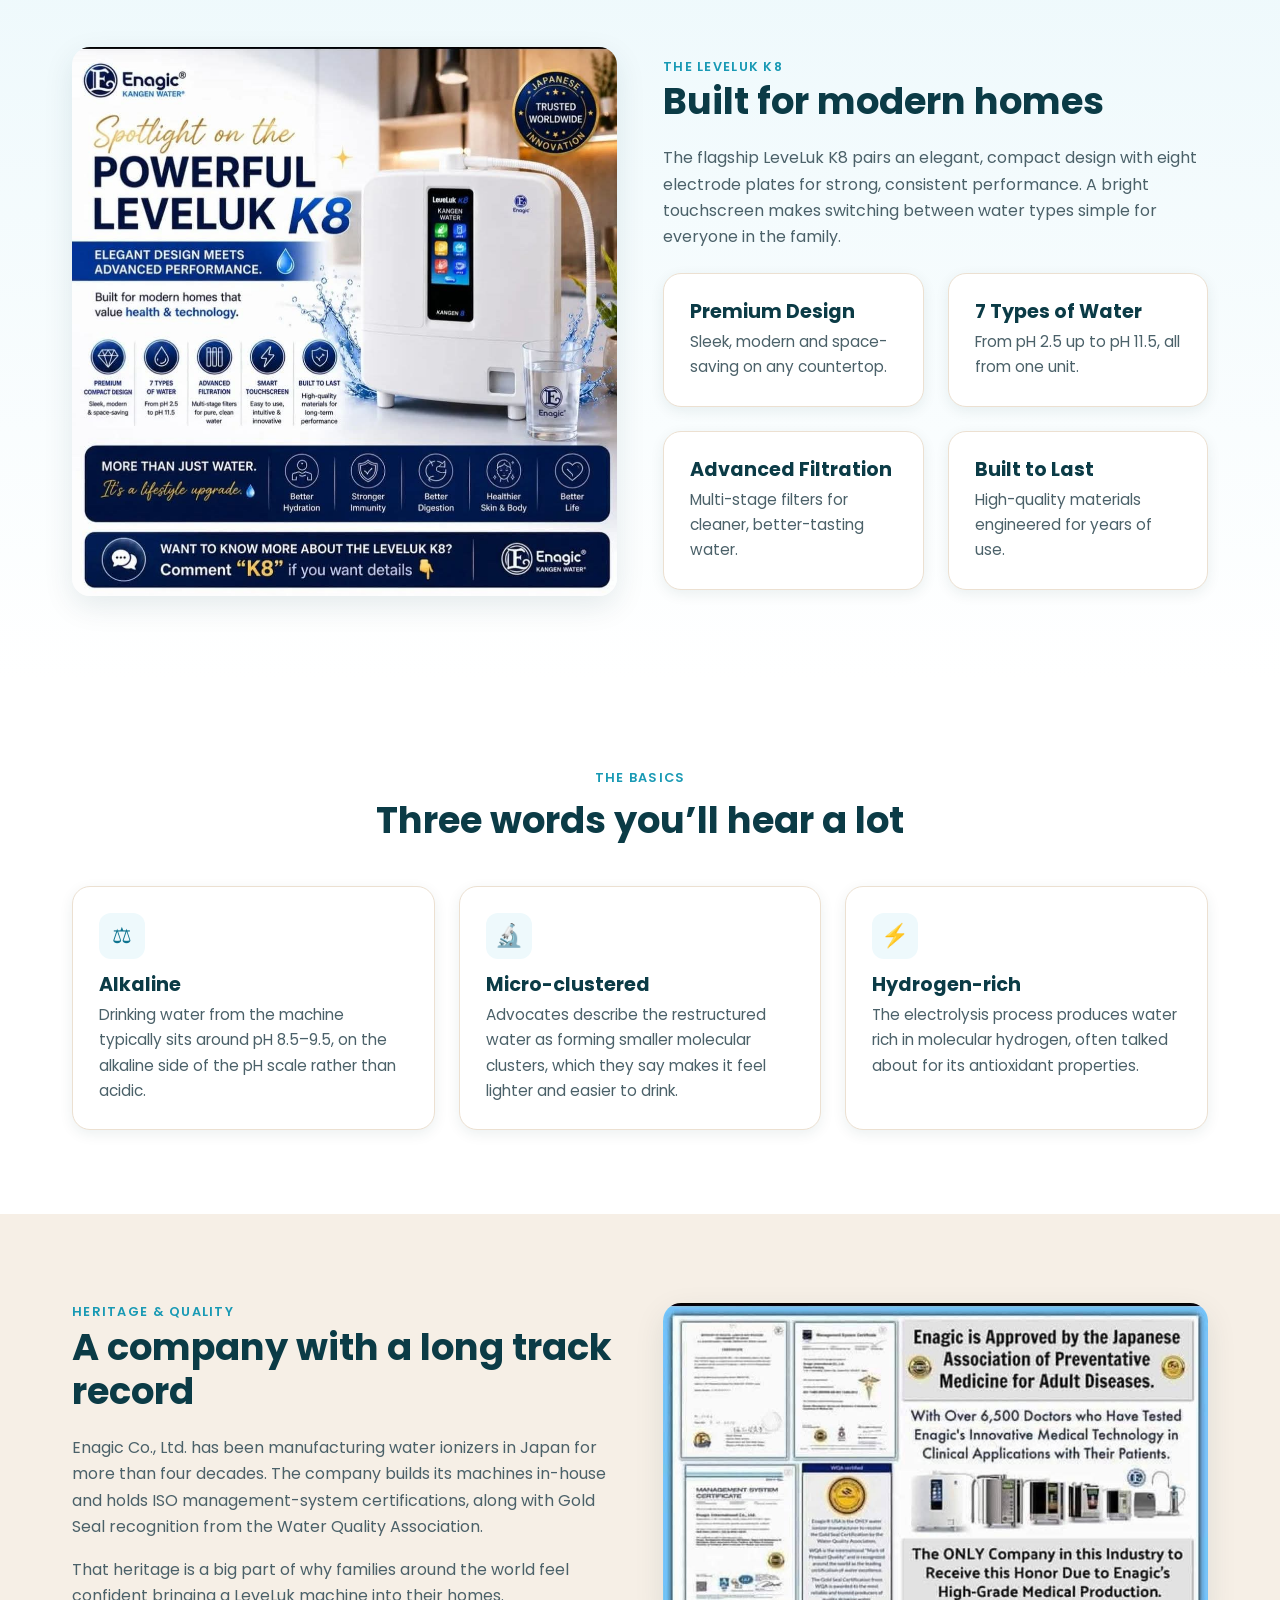
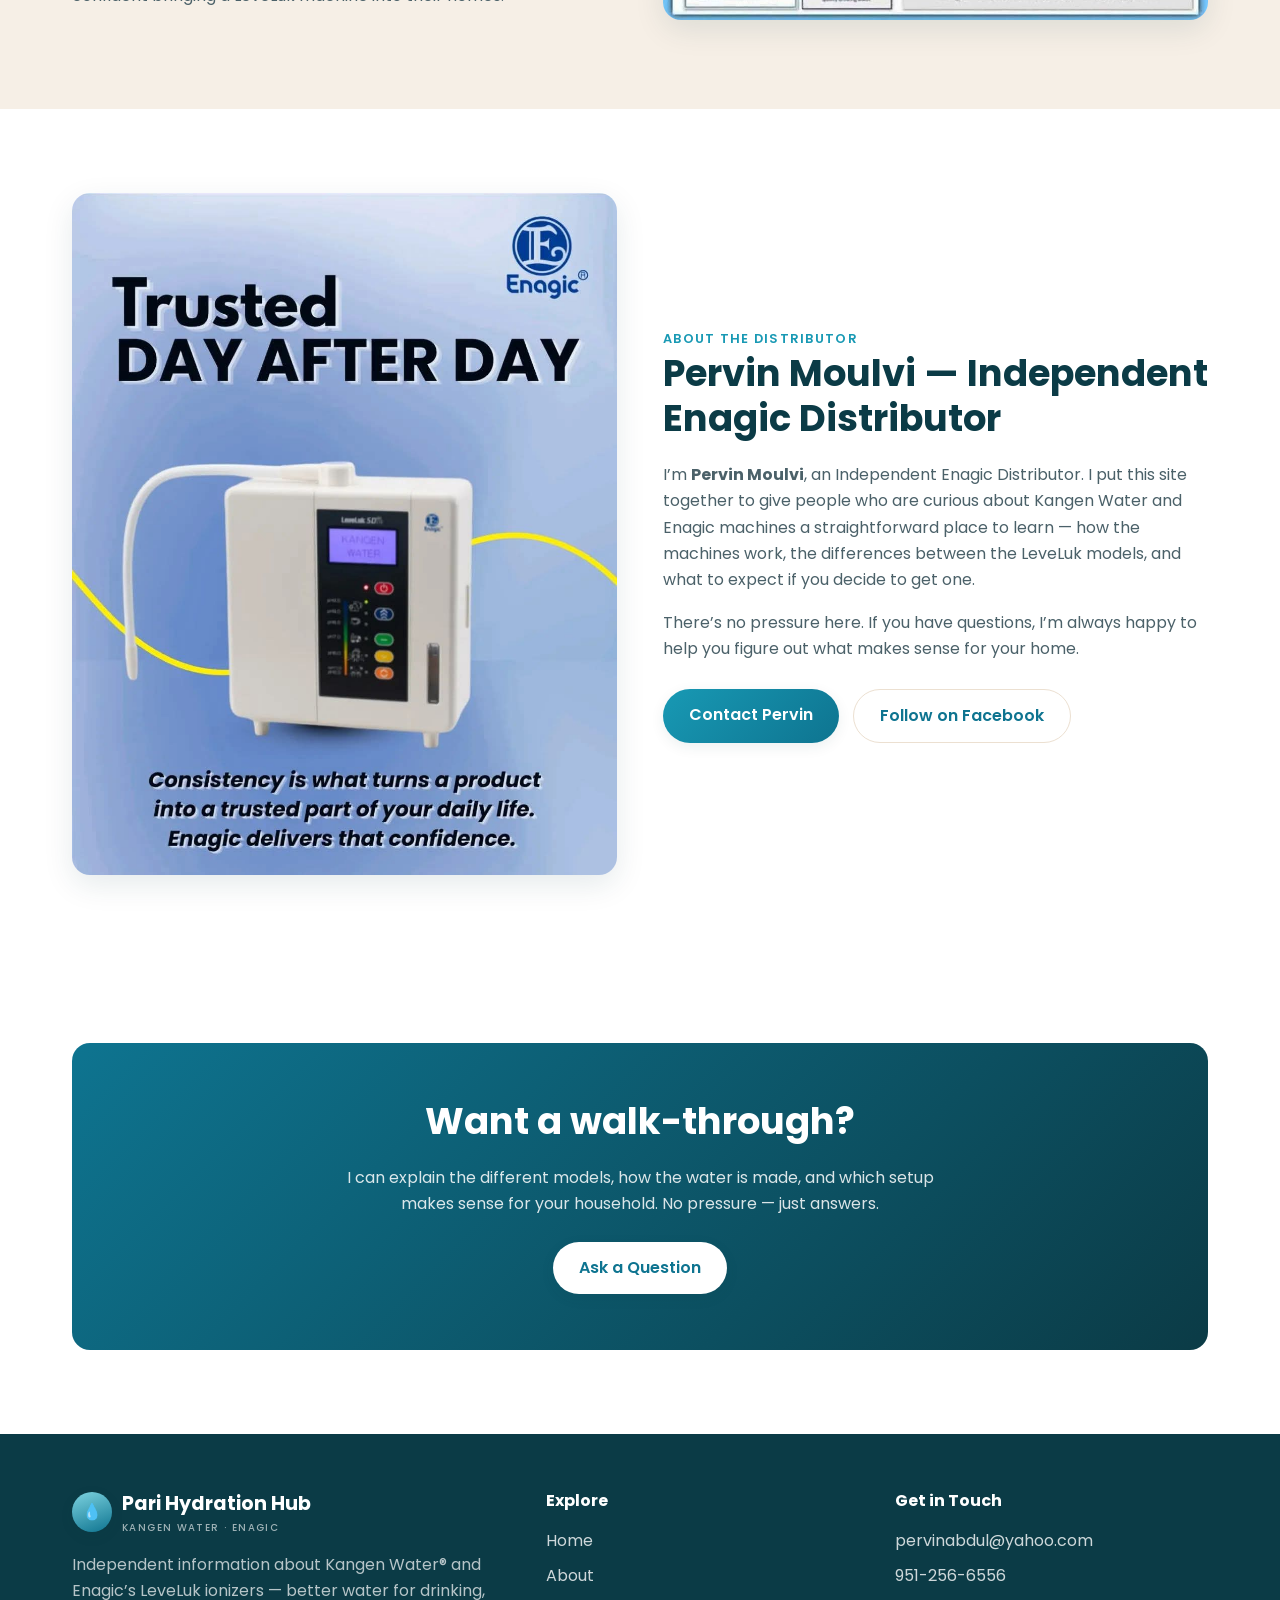
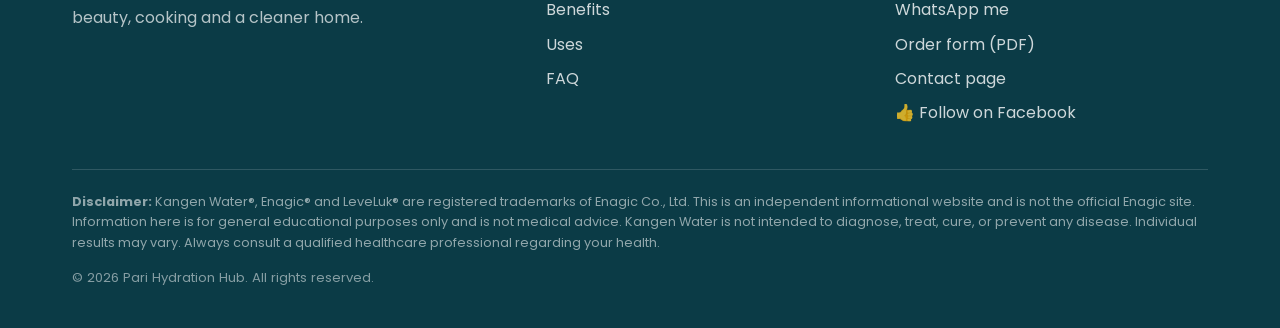
==== commit 5cb3db10: "Add Buy Now order form, phone and WhatsApp contact; update email - Buy Now button (nav on all pages," ====
--- a/about.html
+++ b/about.html
@@ -26,7 +26,8 @@
         <li><a href="benefits.html">Benefits</a></li>
         <li><a href="uses.html">Uses</a></li>
         <li><a href="faq.html">FAQ</a></li>
-        <li><a href="contact.html" class="nav-cta">Get in Touch</a></li>
+        <li><a href="contact.html">Get in Touch</a></li>
+        <li><a href="forms/pervin-enagic-order-form.pdf" class="nav-cta" target="_blank" rel="noopener">Buy Now</a></li>
       </ul>
     </nav>
   </header>
@@ -192,7 +193,10 @@
         <div>
           <h4>Get in Touch</h4>
           <ul>
-            <li><a href="mailto:PervinMoulvi@yahoo.com">PervinMoulvi@yahoo.com</a></li>
+            <li><a href="mailto:pervinabdul@yahoo.com">pervinabdul@yahoo.com</a></li>
+            <li><a href="tel:+19512566556">951-256-6556</a></li>
+            <li><a href="https://wa.me/19512566556" target="_blank" rel="noopener">WhatsApp me</a></li>
+            <li><a href="forms/pervin-enagic-order-form.pdf" target="_blank" rel="noopener">Order form (PDF)</a></li>
             <li><a href="contact.html">Contact page</a></li>
             <li class="footer-social"><a href="https://www.facebook.com/share/1JfewySeh7/" target="_blank" rel="noopener">&#128077; Follow on Facebook</a></li>
           </ul>
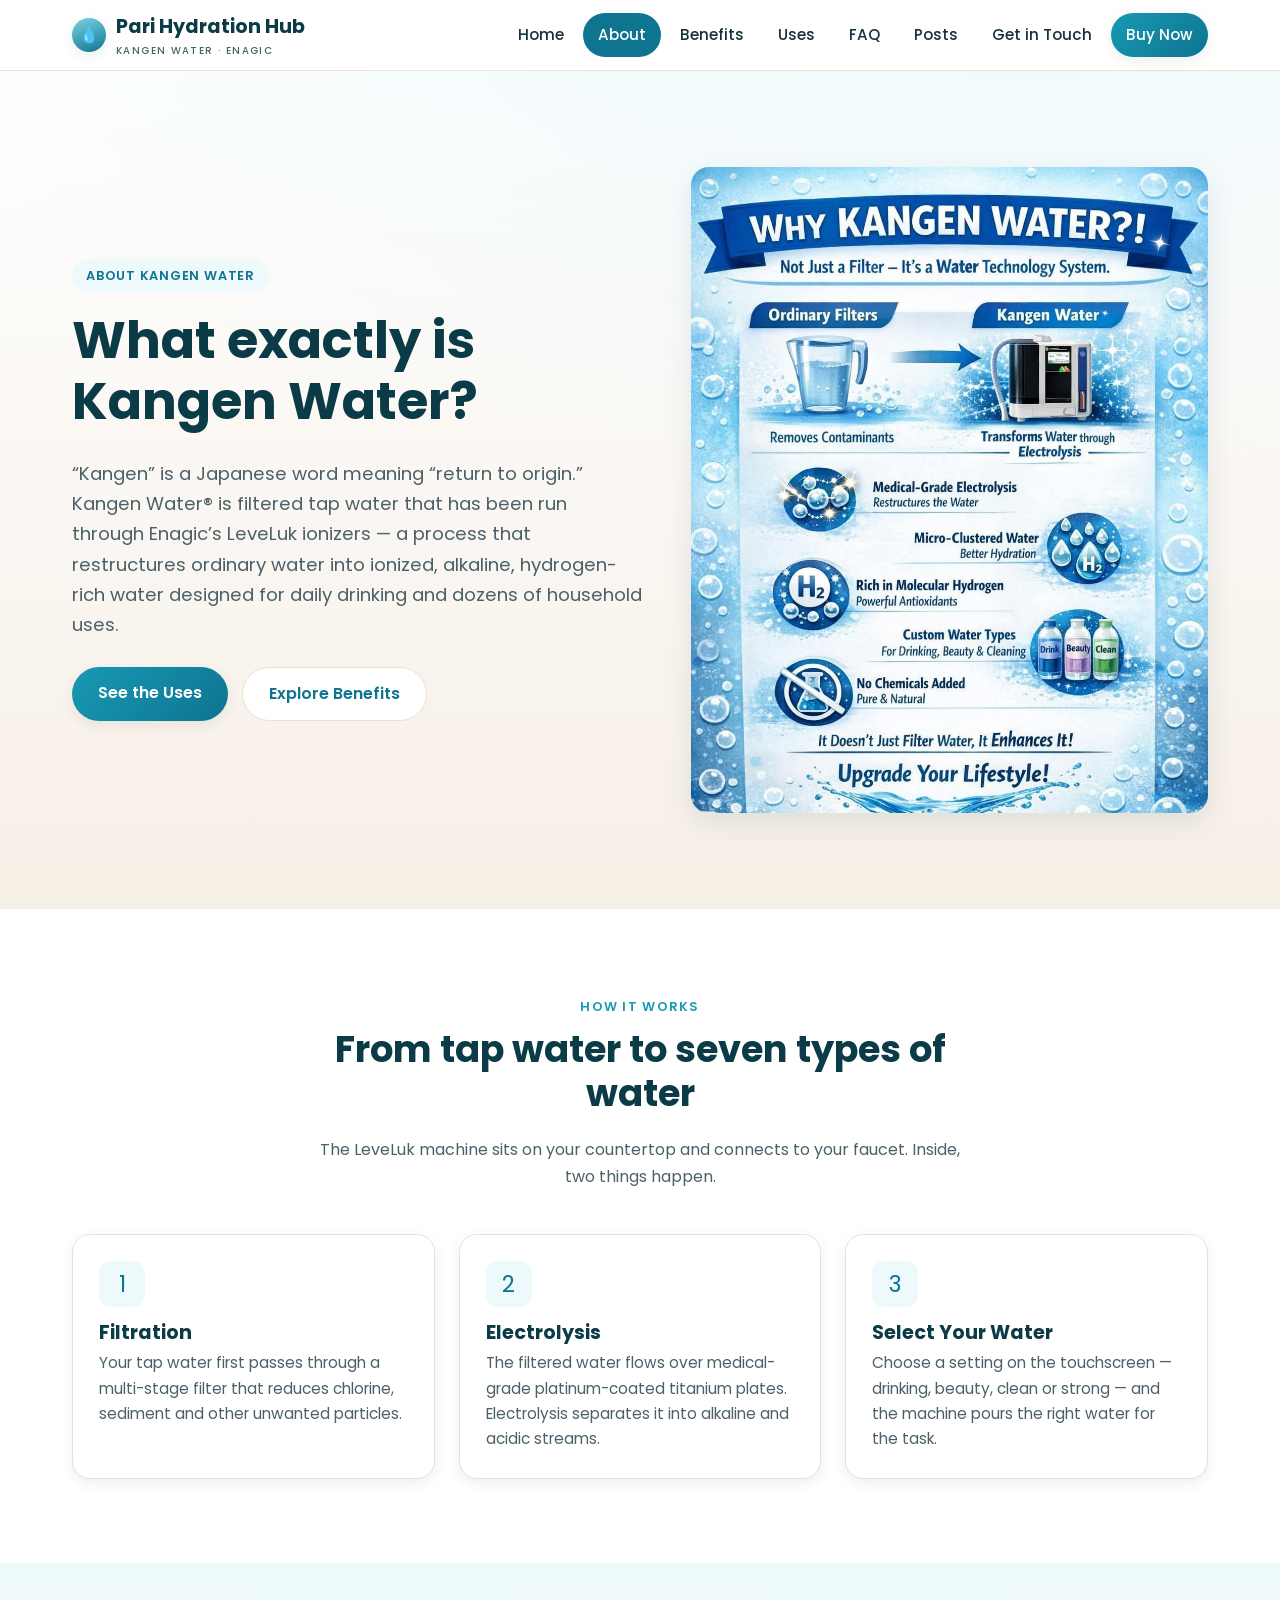
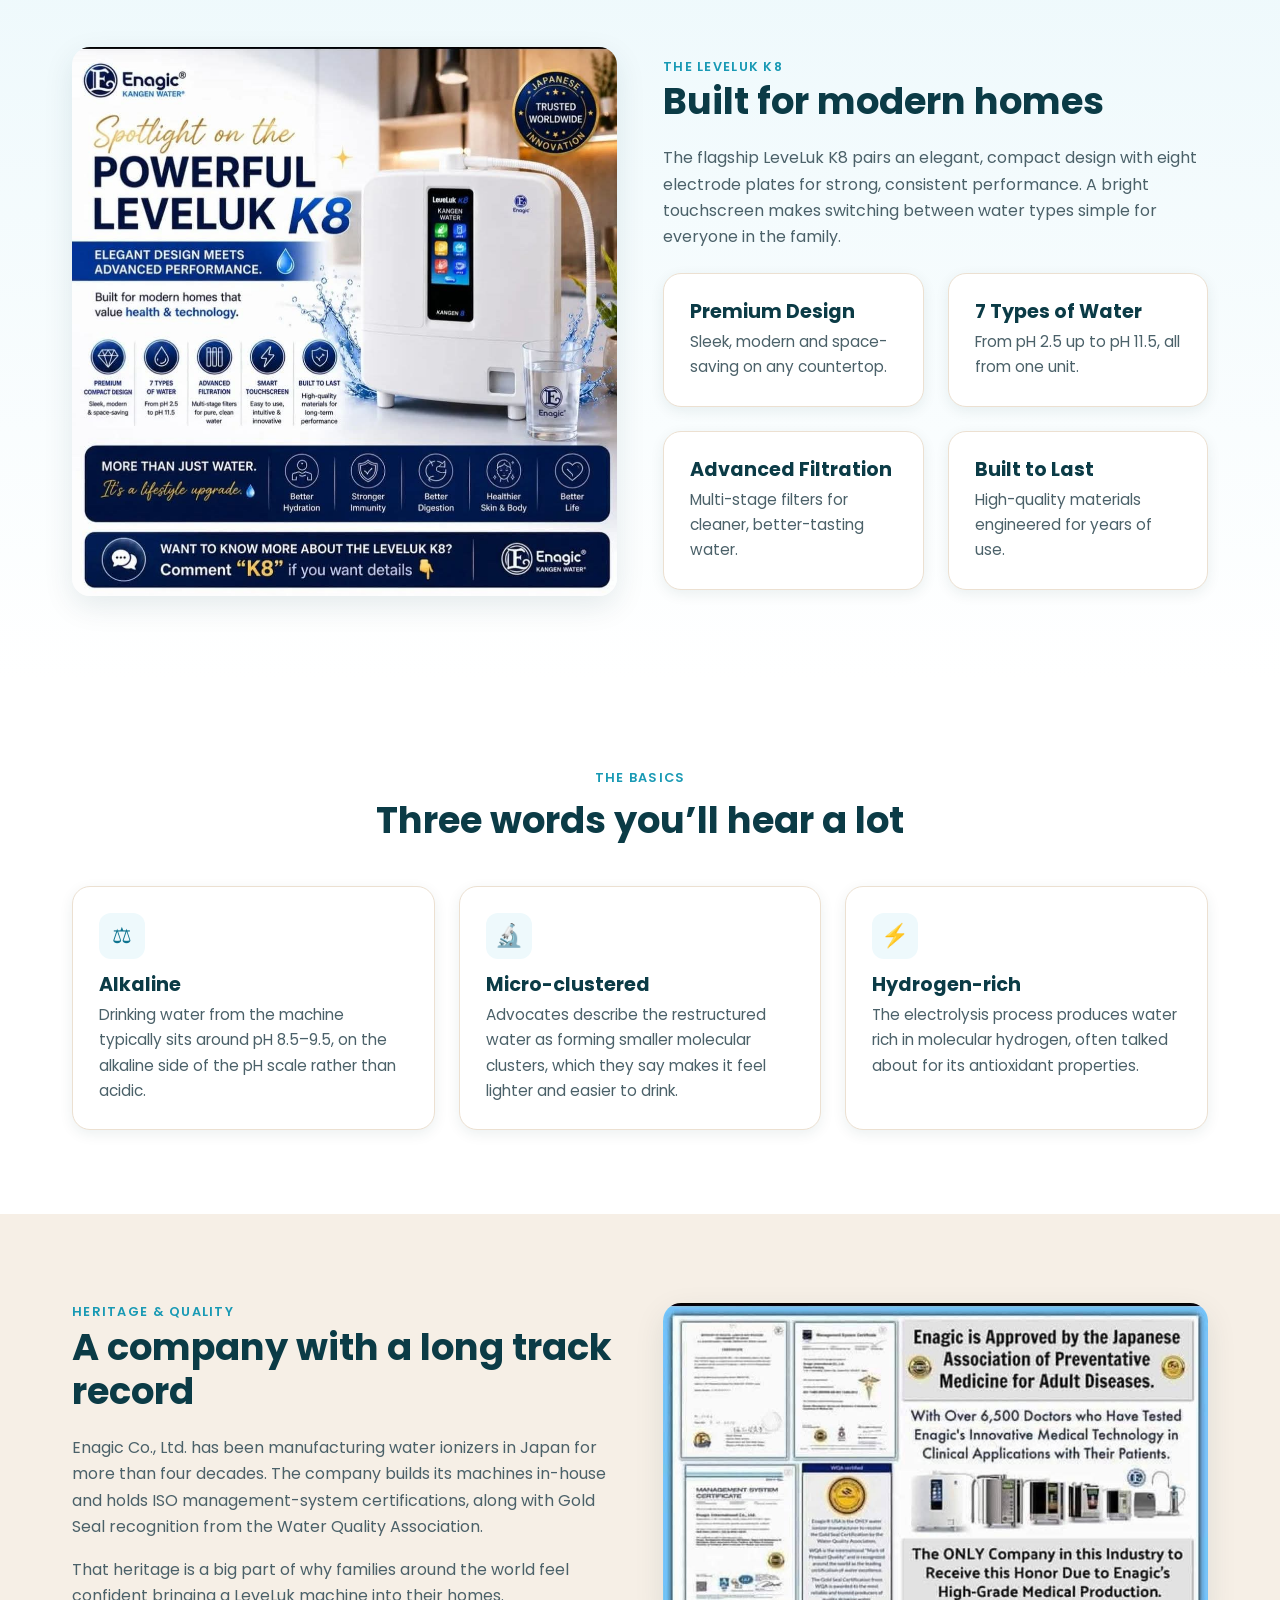
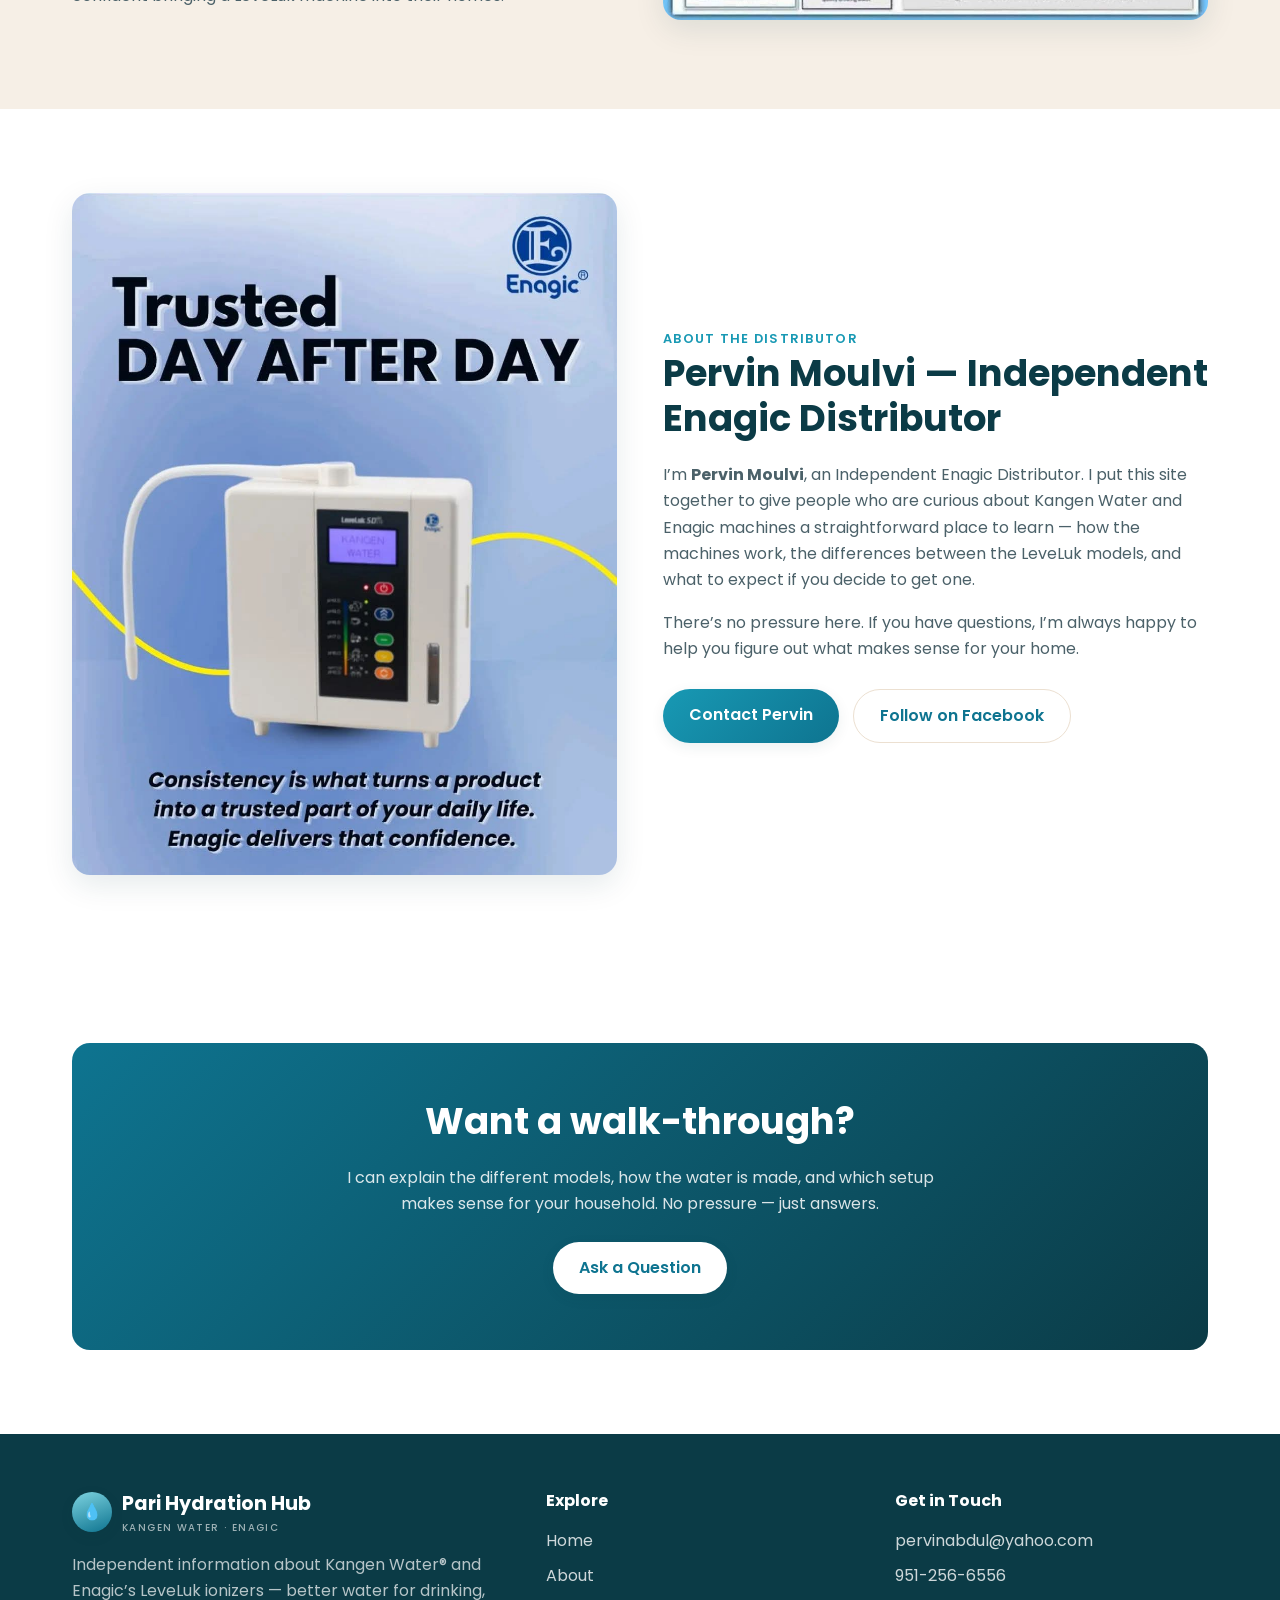
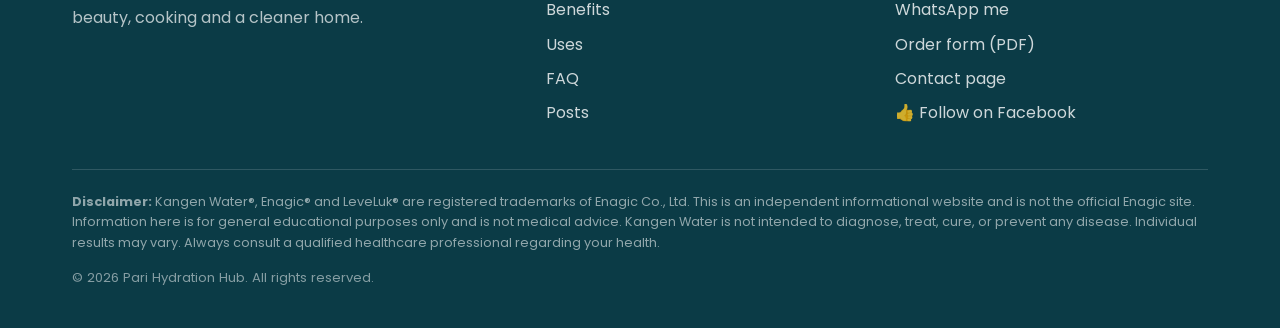
==== commit 82981d98: "Add Posts page with captioned image and video posts - posts.html: Healthier Lifestyle image, ANESPA " ====
--- a/about.html
+++ b/about.html
@@ -26,6 +26,7 @@
         <li><a href="benefits.html">Benefits</a></li>
         <li><a href="uses.html">Uses</a></li>
         <li><a href="faq.html">FAQ</a></li>
+        <li><a href="posts.html">Posts</a></li>
         <li><a href="contact.html">Get in Touch</a></li>
         <li><a href="forms/pervin-enagic-order-form.pdf" class="nav-cta" target="_blank" rel="noopener">Buy Now</a></li>
       </ul>
@@ -188,6 +189,7 @@
             <li><a href="benefits.html">Benefits</a></li>
             <li><a href="uses.html">Uses</a></li>
             <li><a href="faq.html">FAQ</a></li>
+            <li><a href="posts.html">Posts</a></li>
           </ul>
         </div>
         <div>
--- a/css/styles.css
+++ b/css/styles.css
@@ -209,7 +209,9 @@
   .split.reverse .split-media { order: 0; }
   .hero-img { order: -1; }
   .stats { grid-template-columns: repeat(2,1fr); }
-
+}
+
+@media (max-width: 1080px) {
   .nav-links {
     position: fixed; inset: 70px 0 auto 0; background:#fff; flex-direction: column;
     align-items: stretch; gap: 0; padding: 10px 16px 20px; border-bottom:1px solid var(--sand-200);
@@ -219,3 +221,6 @@
   .nav-links a { padding: 14px 12px; border-radius: 10px; }
   .nav-toggle { display: block; }
 }
+
+/* Posts page media */
+.post-media img, .post-media video { width: 100%; max-width: 420px; display: block; margin: 0 auto; border-radius: var(--radius); box-shadow: var(--shadow); background: #000; }
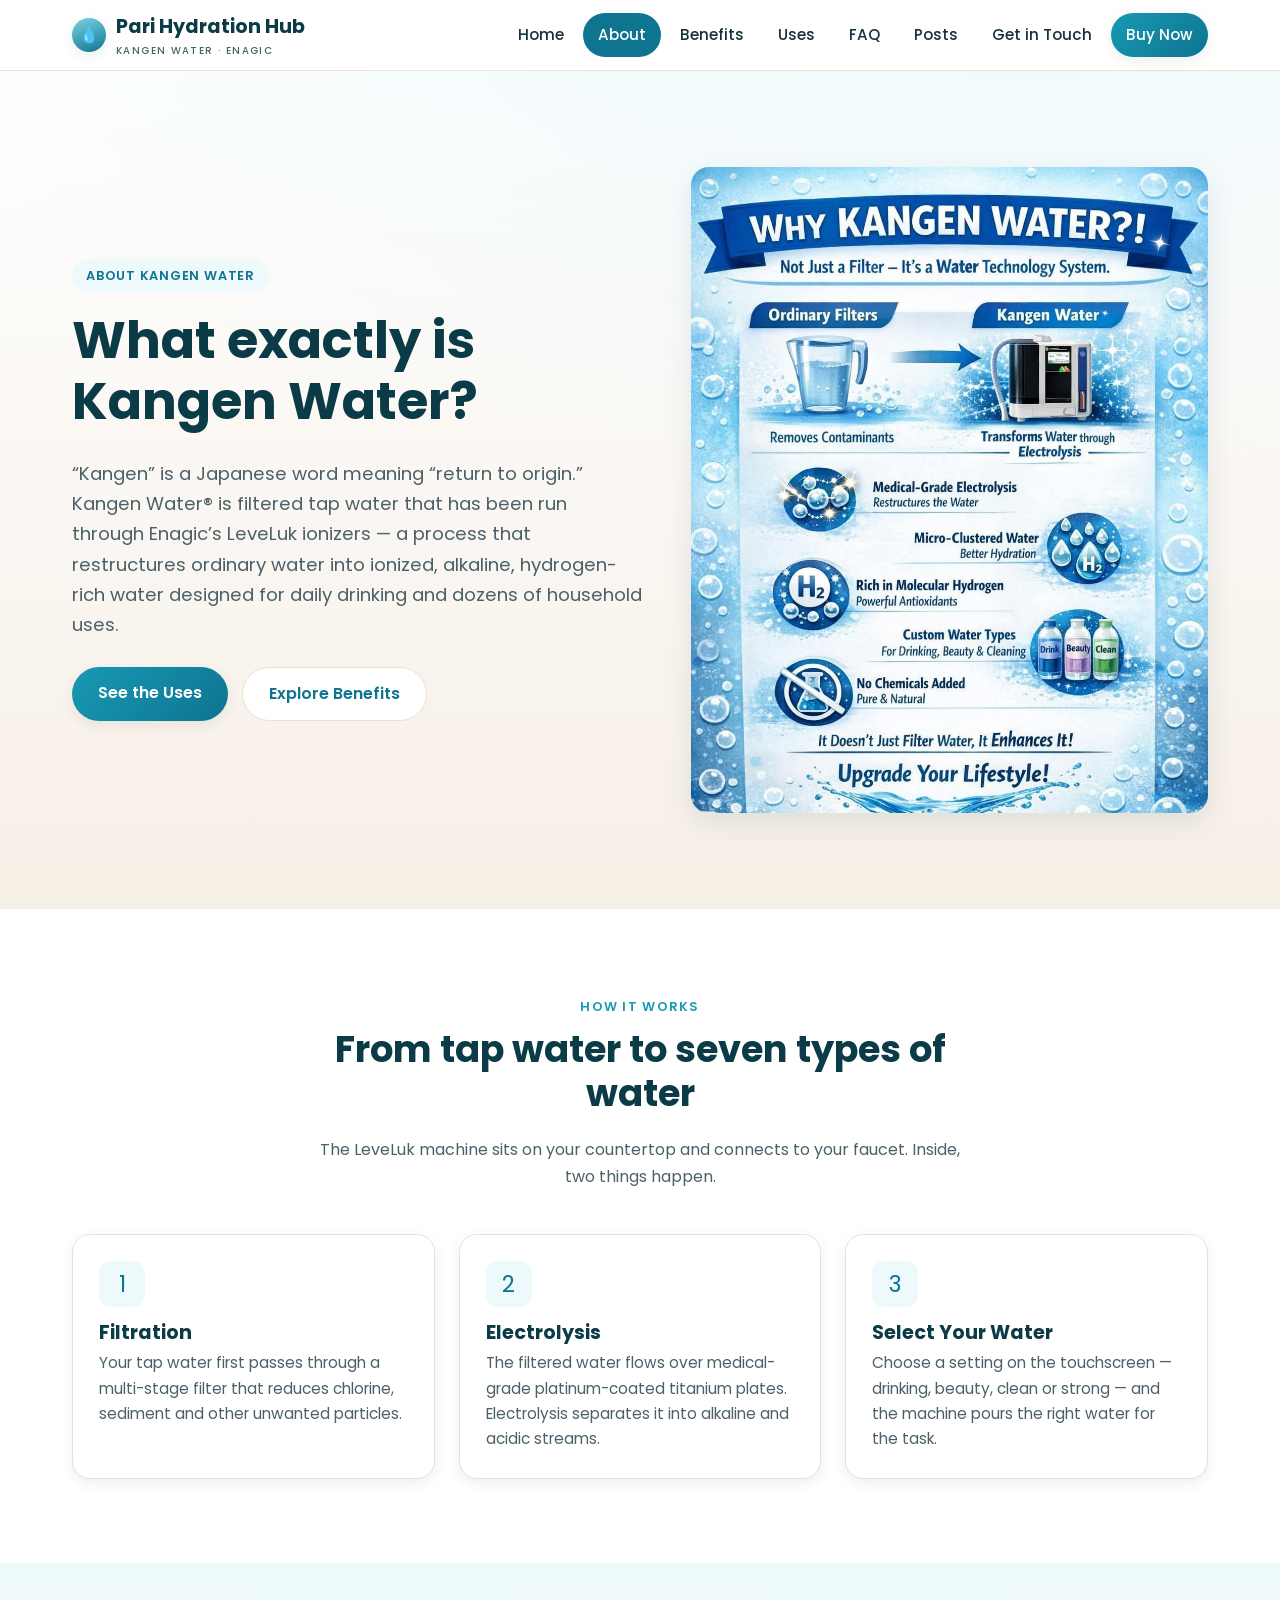
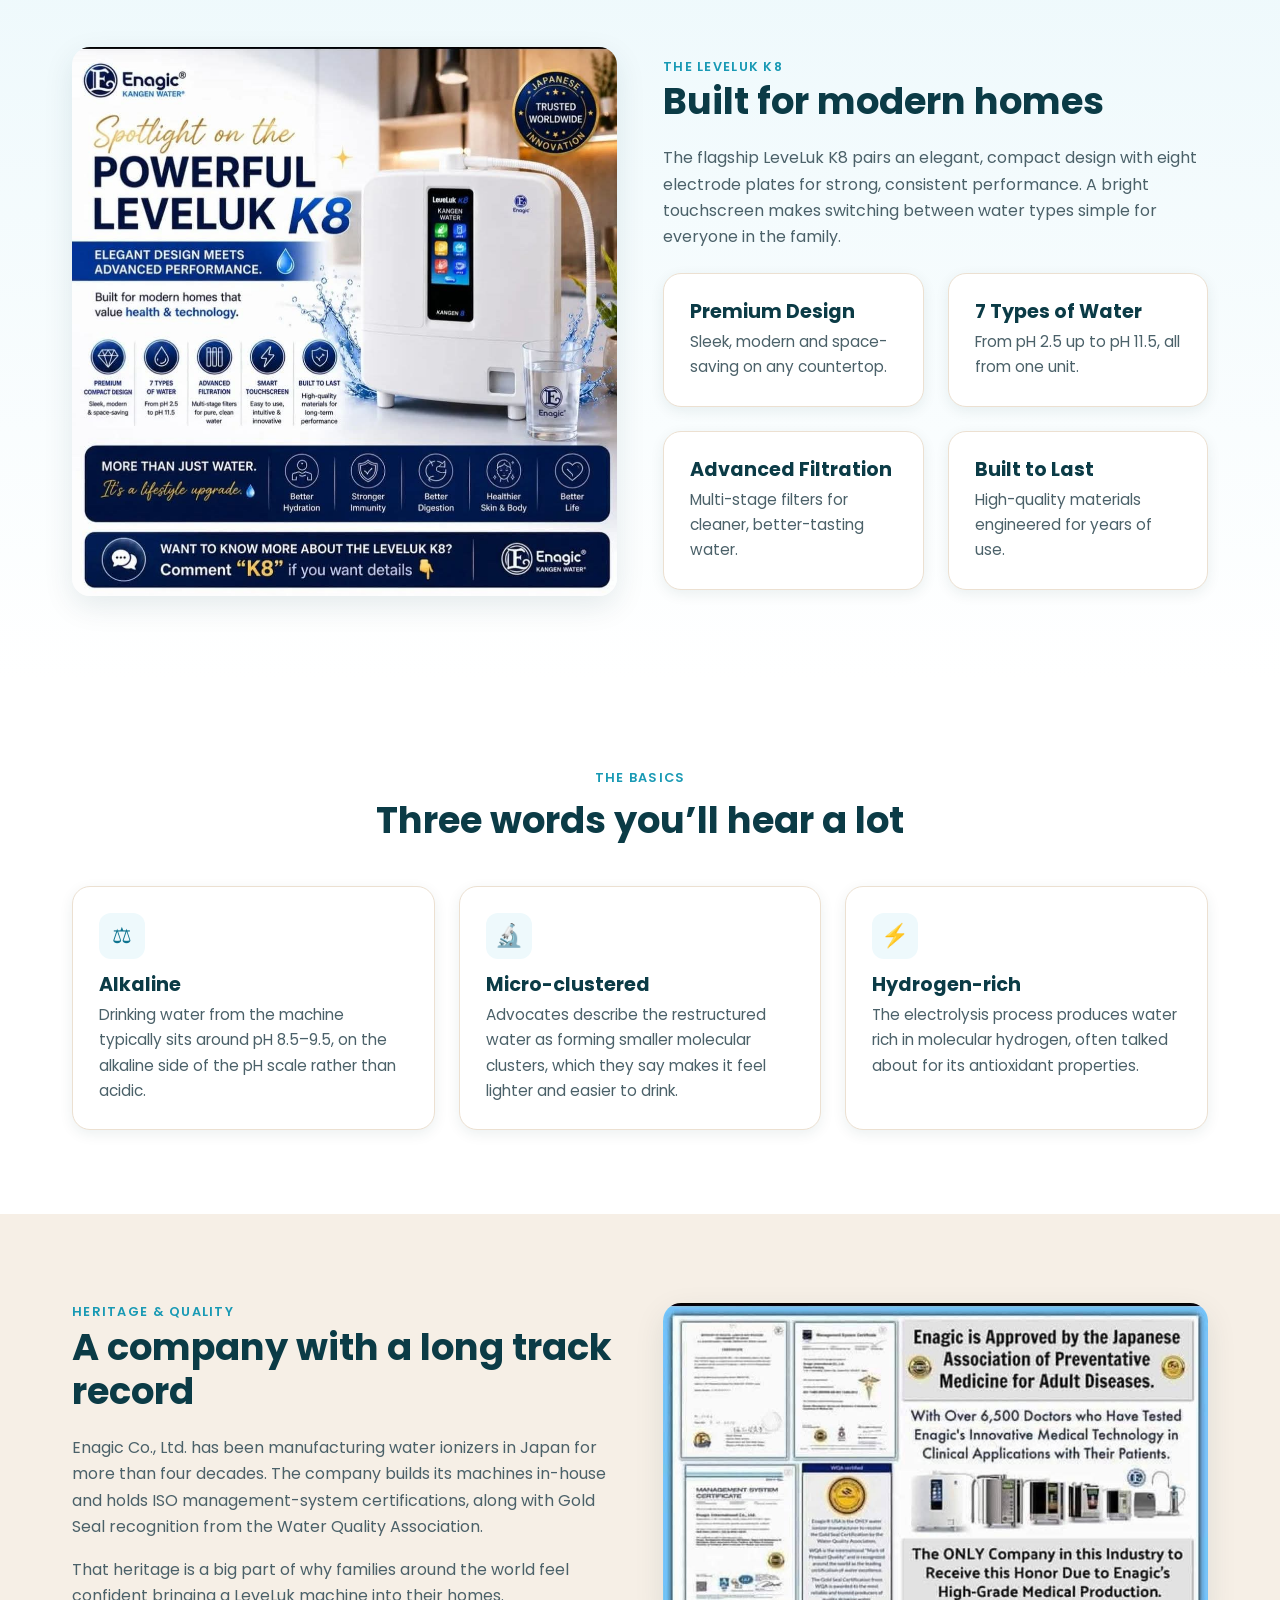
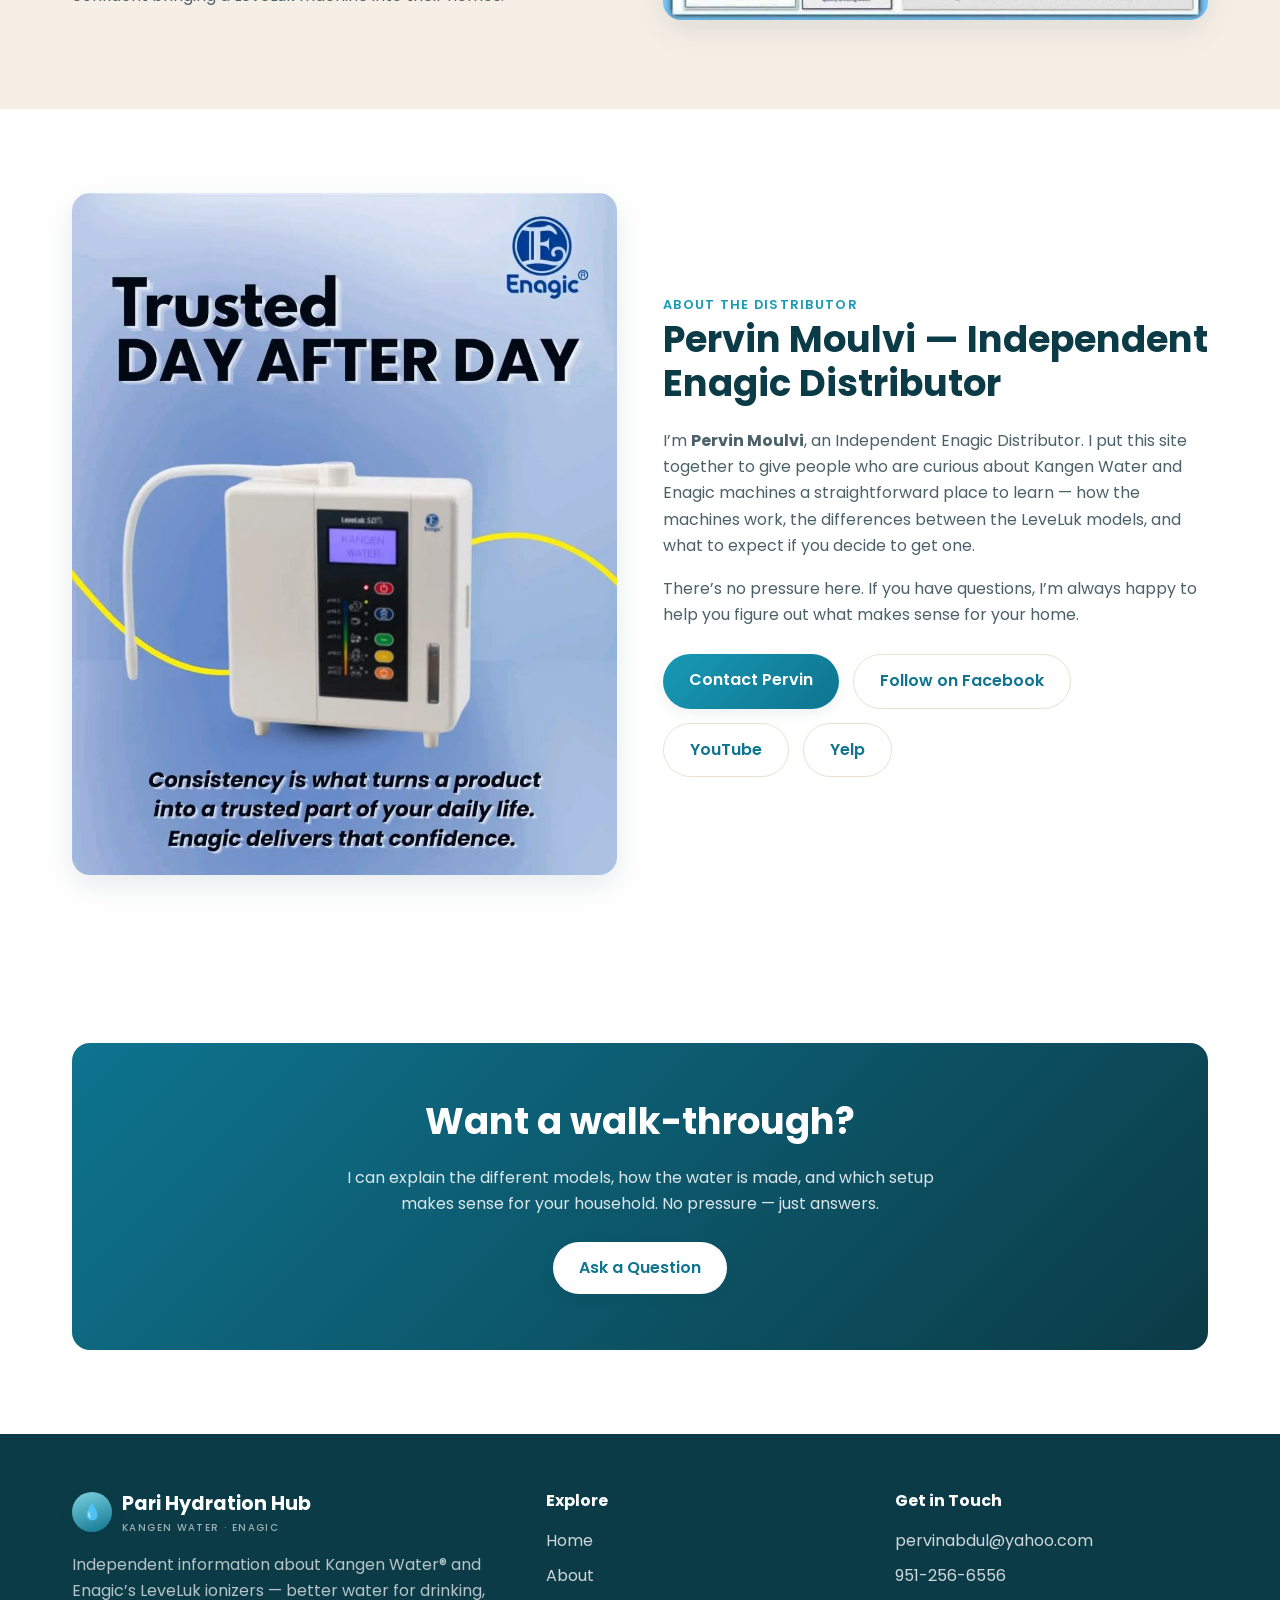
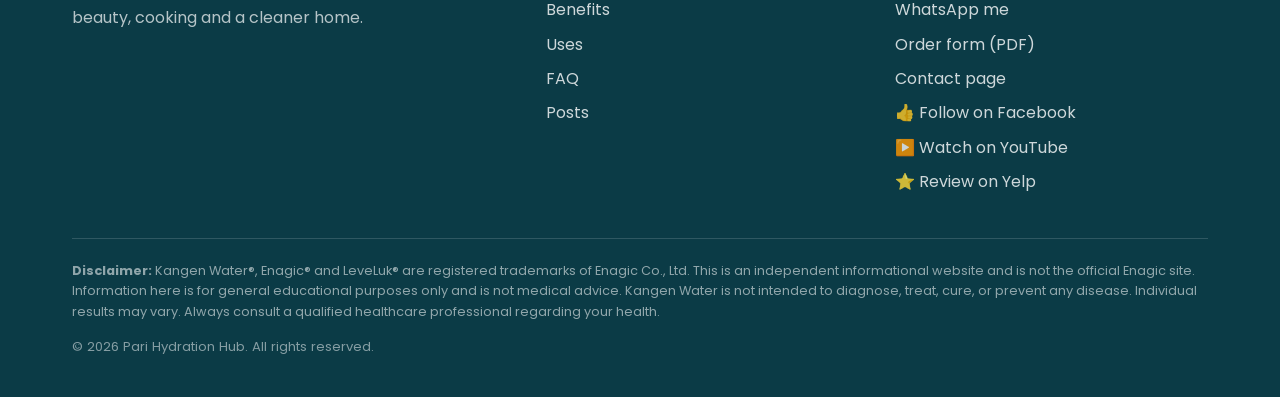
==== commit 9ffb435d: "Add Google tag G-RDMCVC8KP0, YouTube and Yelp links; point sitemap to Render domain Co-Authored-By: " ====
--- a/about.html
+++ b/about.html
@@ -1,6 +1,15 @@
 <!DOCTYPE html>
 <html lang="en">
 <head>
+  <!-- Google tag (gtag.js) -->
+  <script async src="https://www.googletagmanager.com/gtag/js?id=G-RDMCVC8KP0"></script>
+  <script>
+    window.dataLayer = window.dataLayer || [];
+    function gtag(){dataLayer.push(arguments);}
+    gtag('js', new Date());
+
+    gtag('config', 'G-RDMCVC8KP0');
+  </script>
   <meta charset="UTF-8" />
   <meta name="viewport" content="width=device-width, initial-scale=1.0" />
   <title>What Is a Kangen Water Machine? | Enagic LeveLuk — Pari Hydration Hub</title>
@@ -155,6 +164,8 @@
         <div class="btn-row">
           <a href="contact.html" class="btn btn-primary">Contact Pervin</a>
           <a href="https://www.facebook.com/share/1JfewySeh7/" class="btn btn-ghost" target="_blank" rel="noopener">Follow on Facebook</a>
+          <a href="https://www.youtube.com/@pervinmoulvi4033" class="btn btn-ghost" target="_blank" rel="noopener">YouTube</a>
+          <a href="https://yelp.to/8zeMjrHdEo" class="btn btn-ghost" target="_blank" rel="noopener">Yelp</a>
         </div>
       </div>
     </div>
@@ -201,6 +212,8 @@
             <li><a href="forms/pervin-enagic-order-form.pdf" target="_blank" rel="noopener">Order form (PDF)</a></li>
             <li><a href="contact.html">Contact page</a></li>
             <li class="footer-social"><a href="https://www.facebook.com/share/1JfewySeh7/" target="_blank" rel="noopener">&#128077; Follow on Facebook</a></li>
+            <li class="footer-social"><a href="https://www.youtube.com/@pervinmoulvi4033" target="_blank" rel="noopener">&#9654;&#65039; Watch on YouTube</a></li>
+            <li class="footer-social"><a href="https://yelp.to/8zeMjrHdEo" target="_blank" rel="noopener">&#11088; Review on Yelp</a></li>
           </ul>
         </div>
       </div>
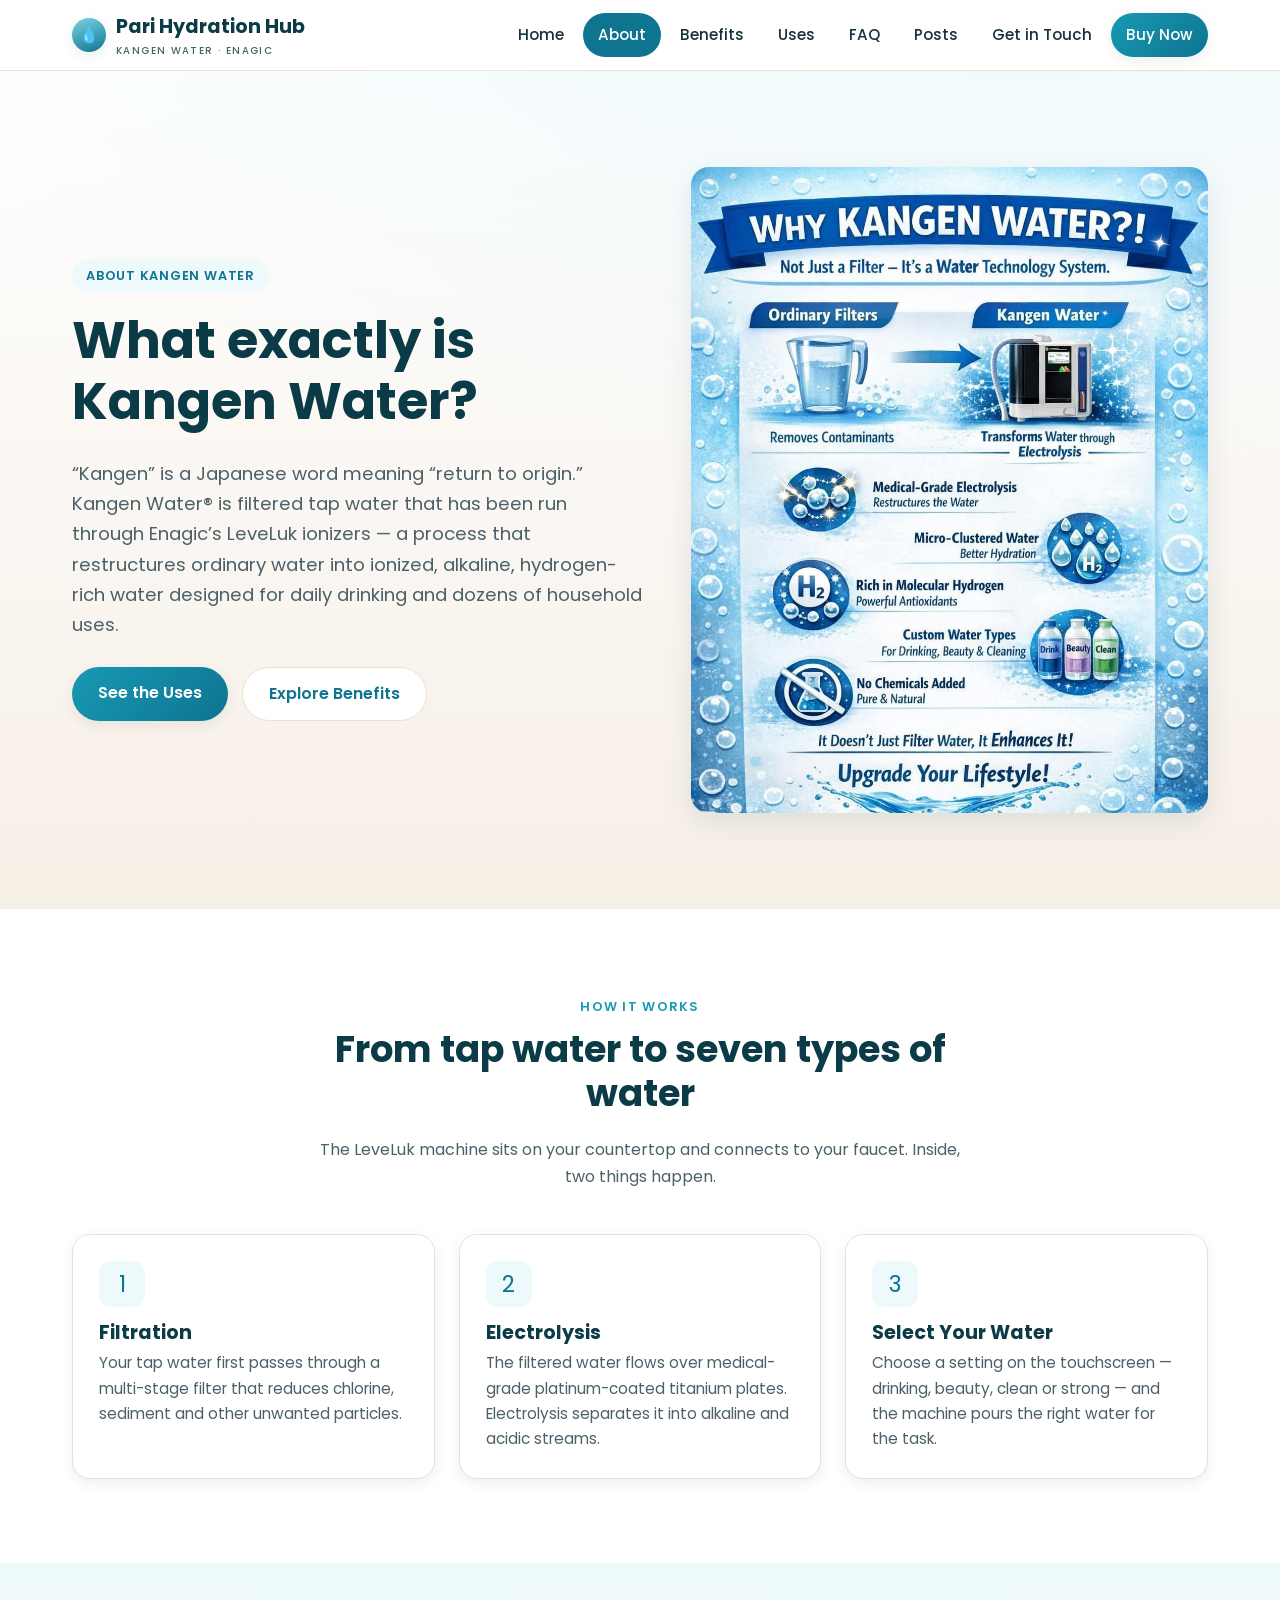
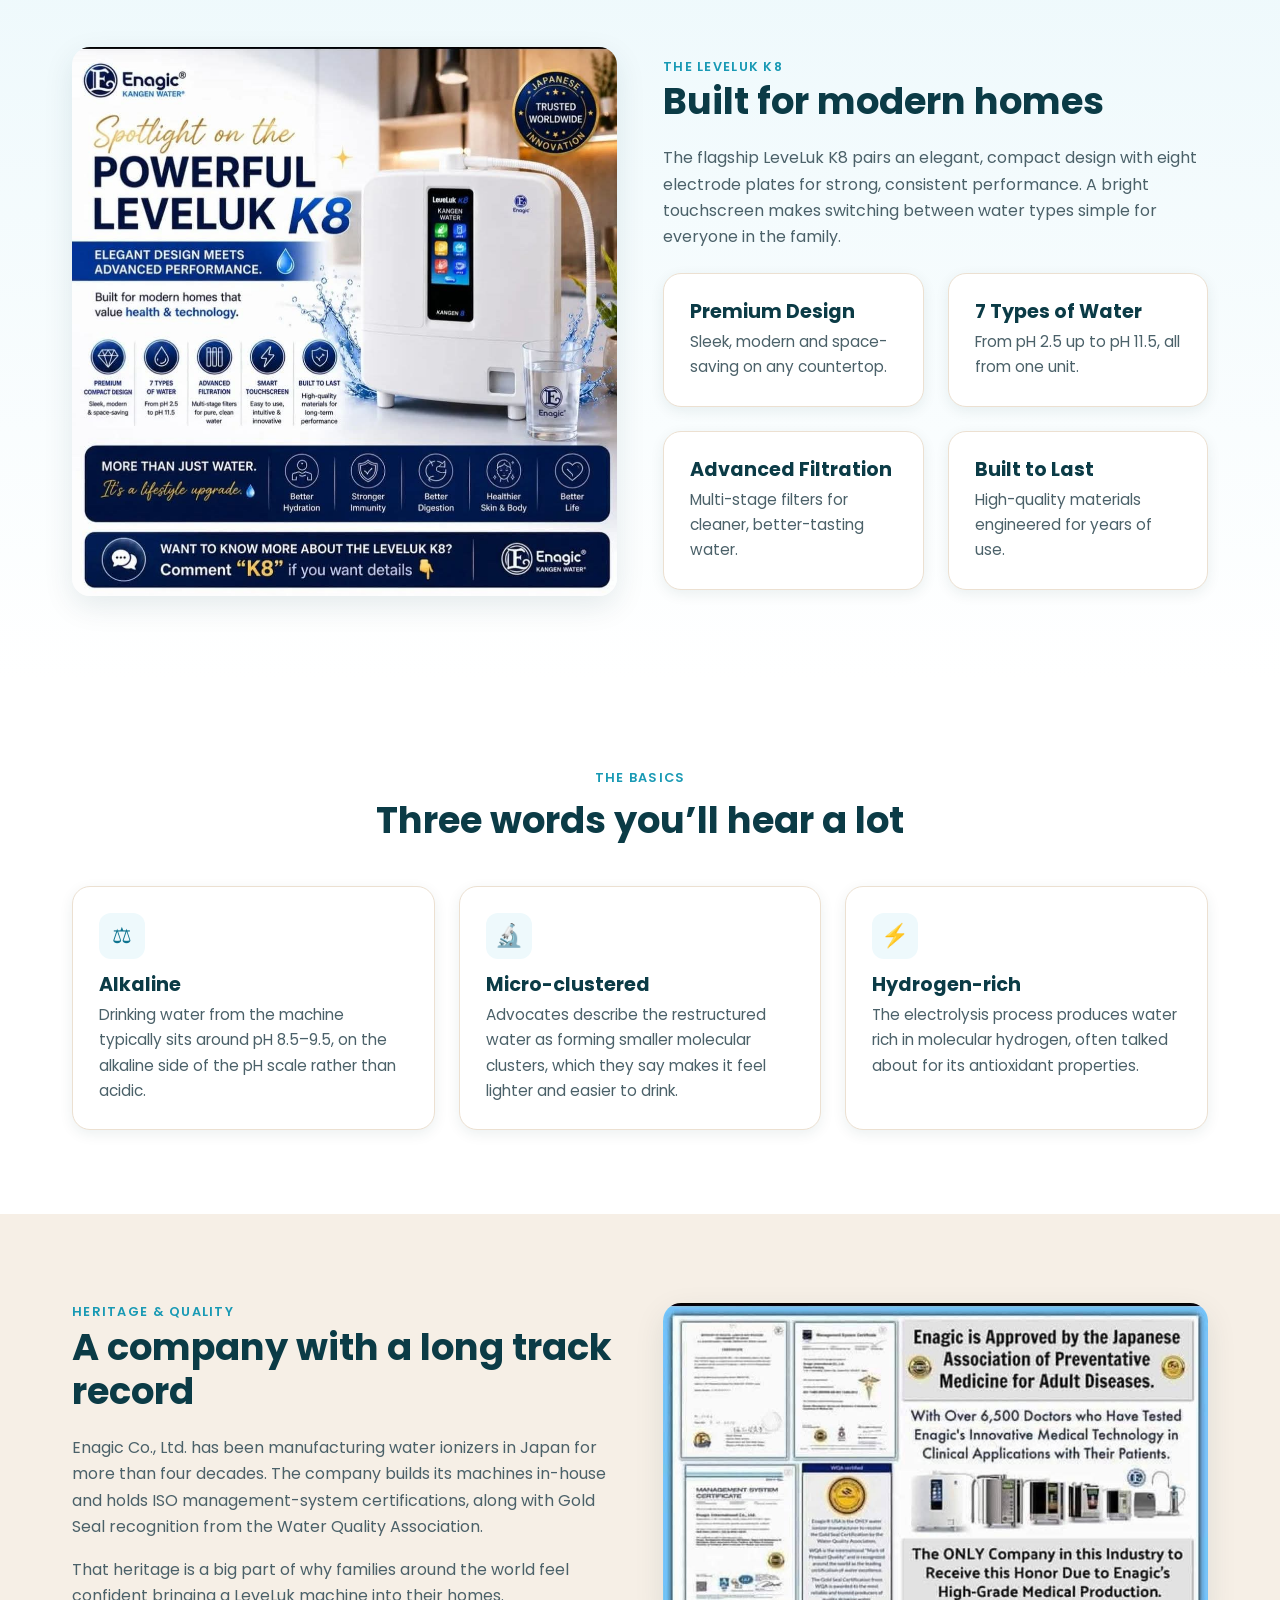
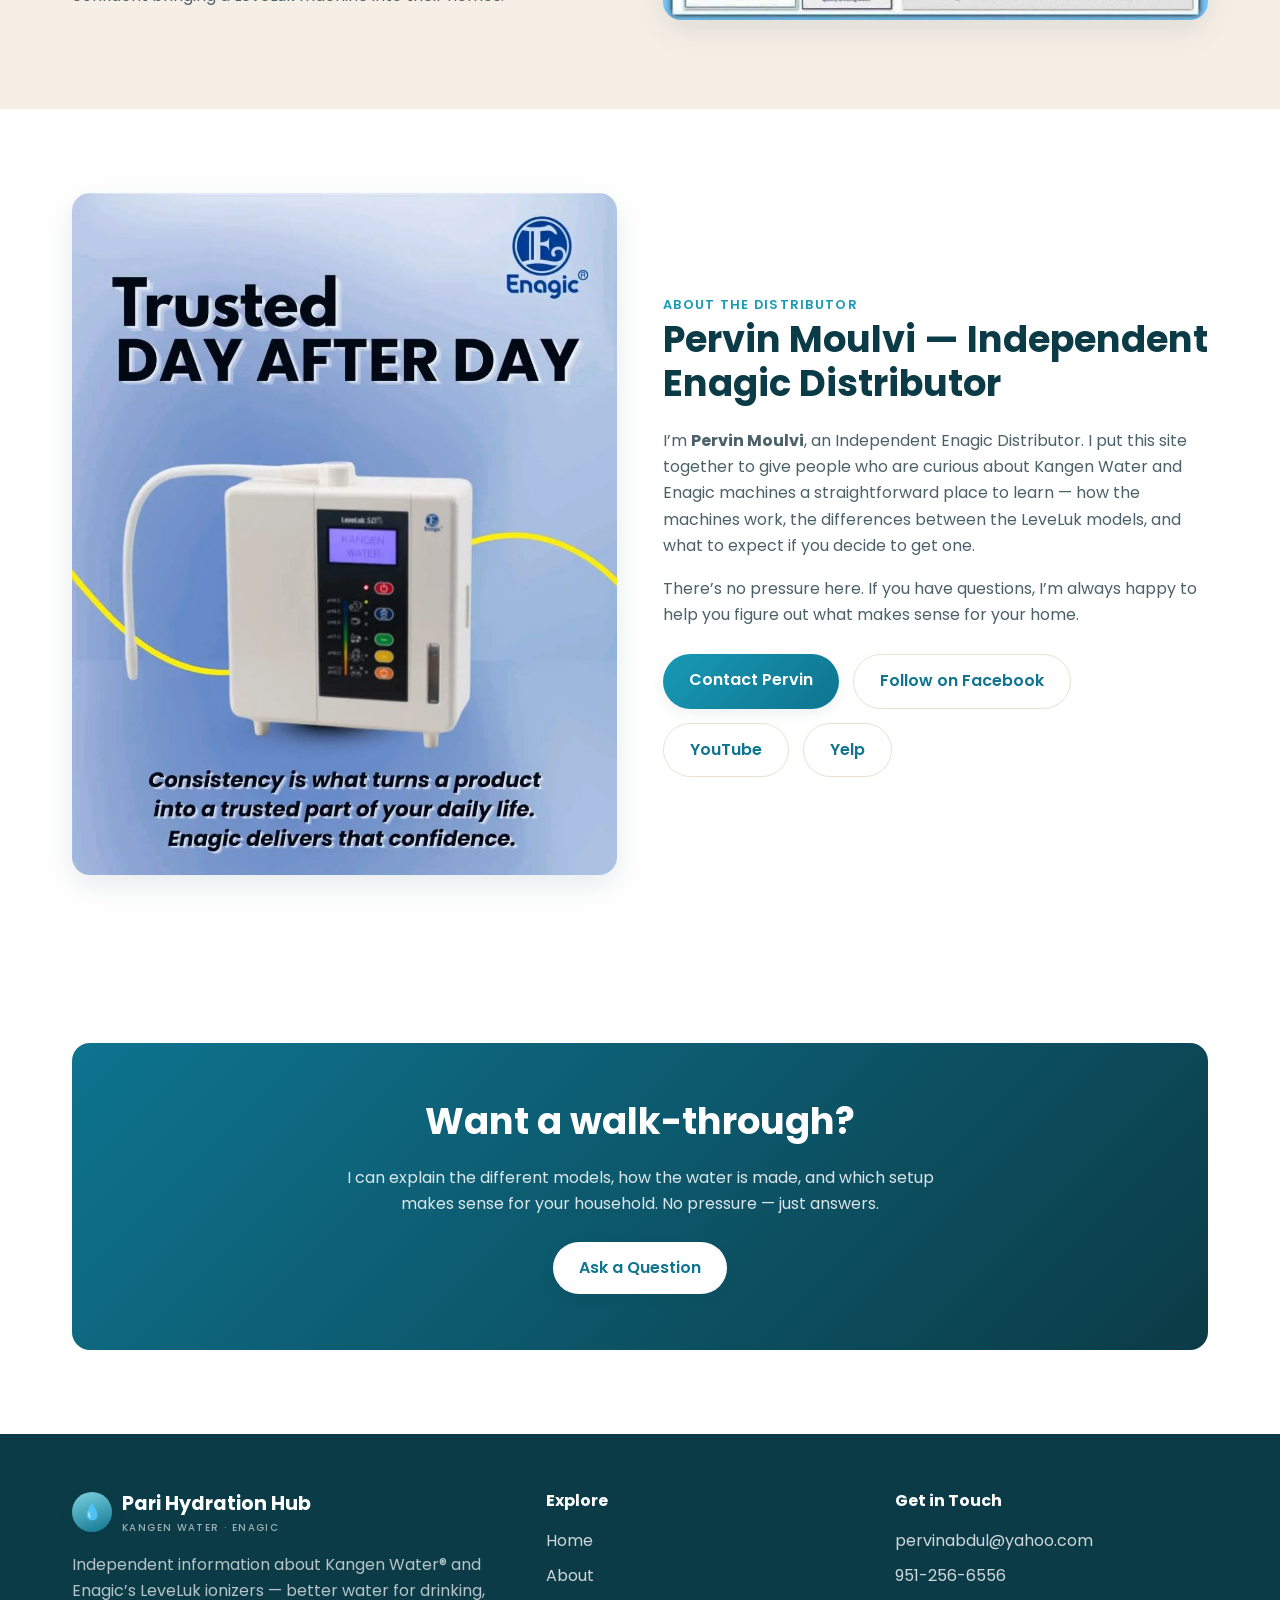
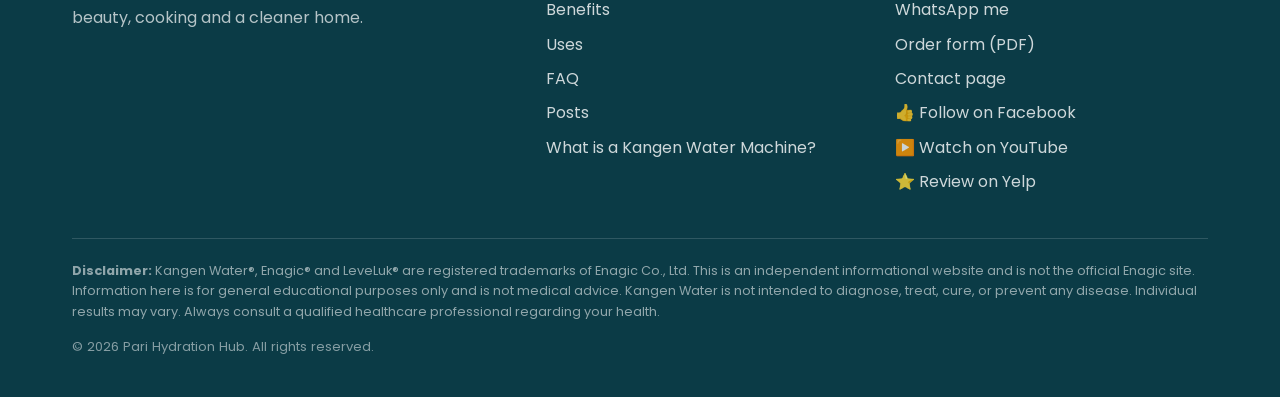
==== commit 9b533b70: "Add 'What is a Kangen Water Machine?' guide page (Q&A series page 1) - New plain-English guide with " ====
--- a/about.html
+++ b/about.html
@@ -201,6 +201,7 @@
             <li><a href="uses.html">Uses</a></li>
             <li><a href="faq.html">FAQ</a></li>
             <li><a href="posts.html">Posts</a></li>
+            <li><a href="what-is-a-kangen-water-machine.html">What is a Kangen Water Machine?</a></li>
           </ul>
         </div>
         <div>
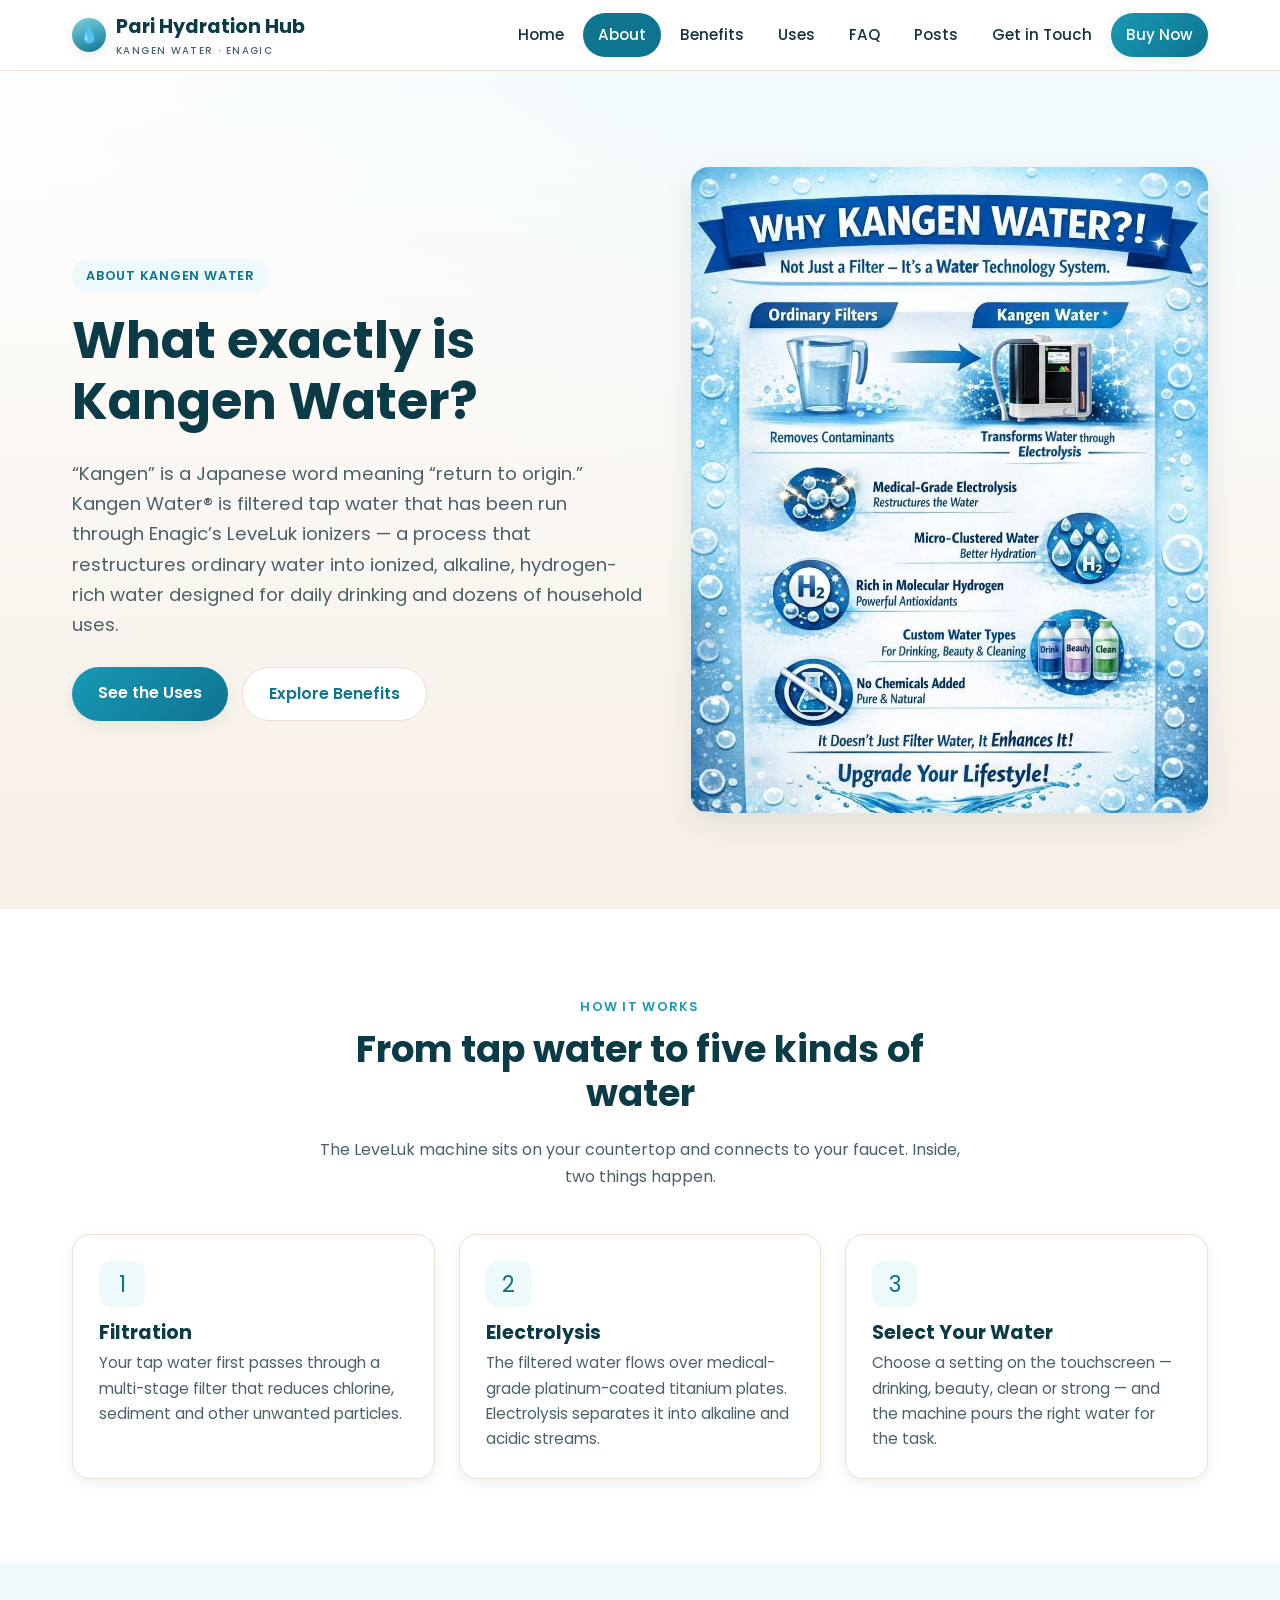
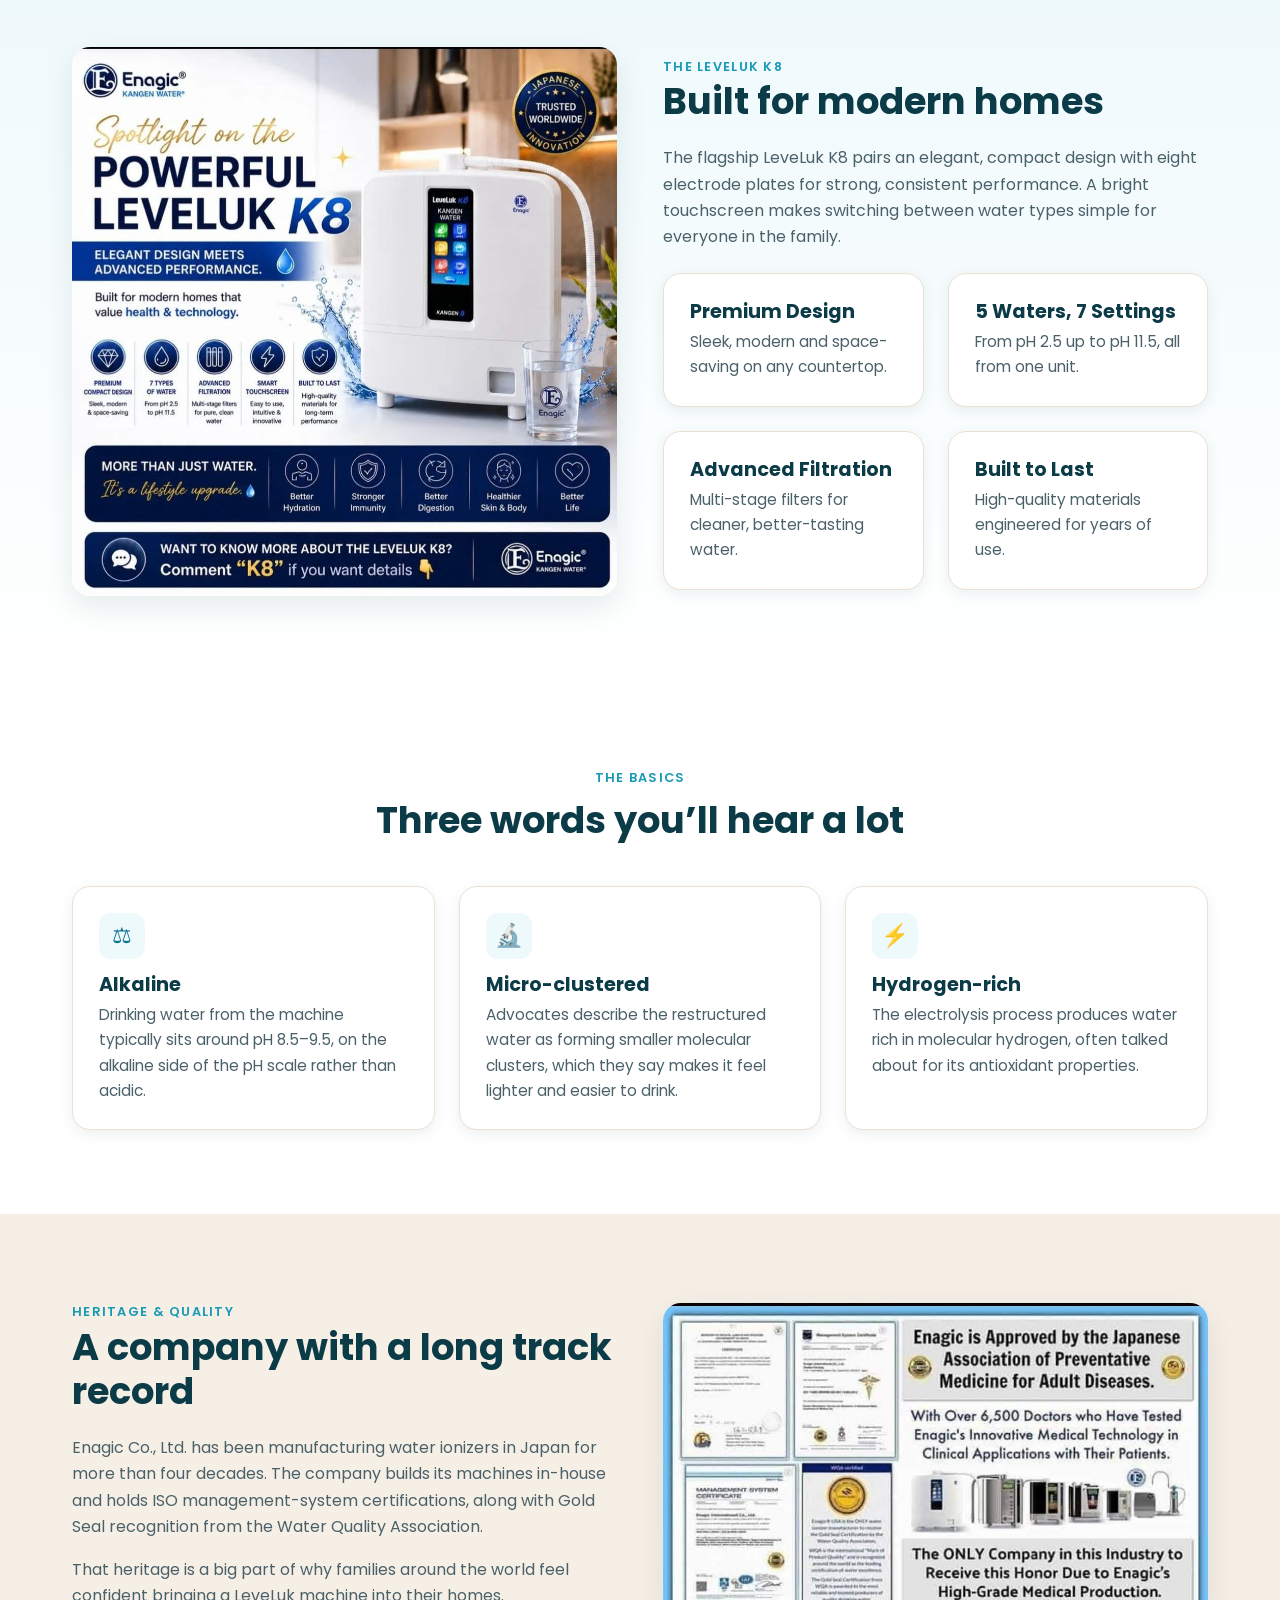
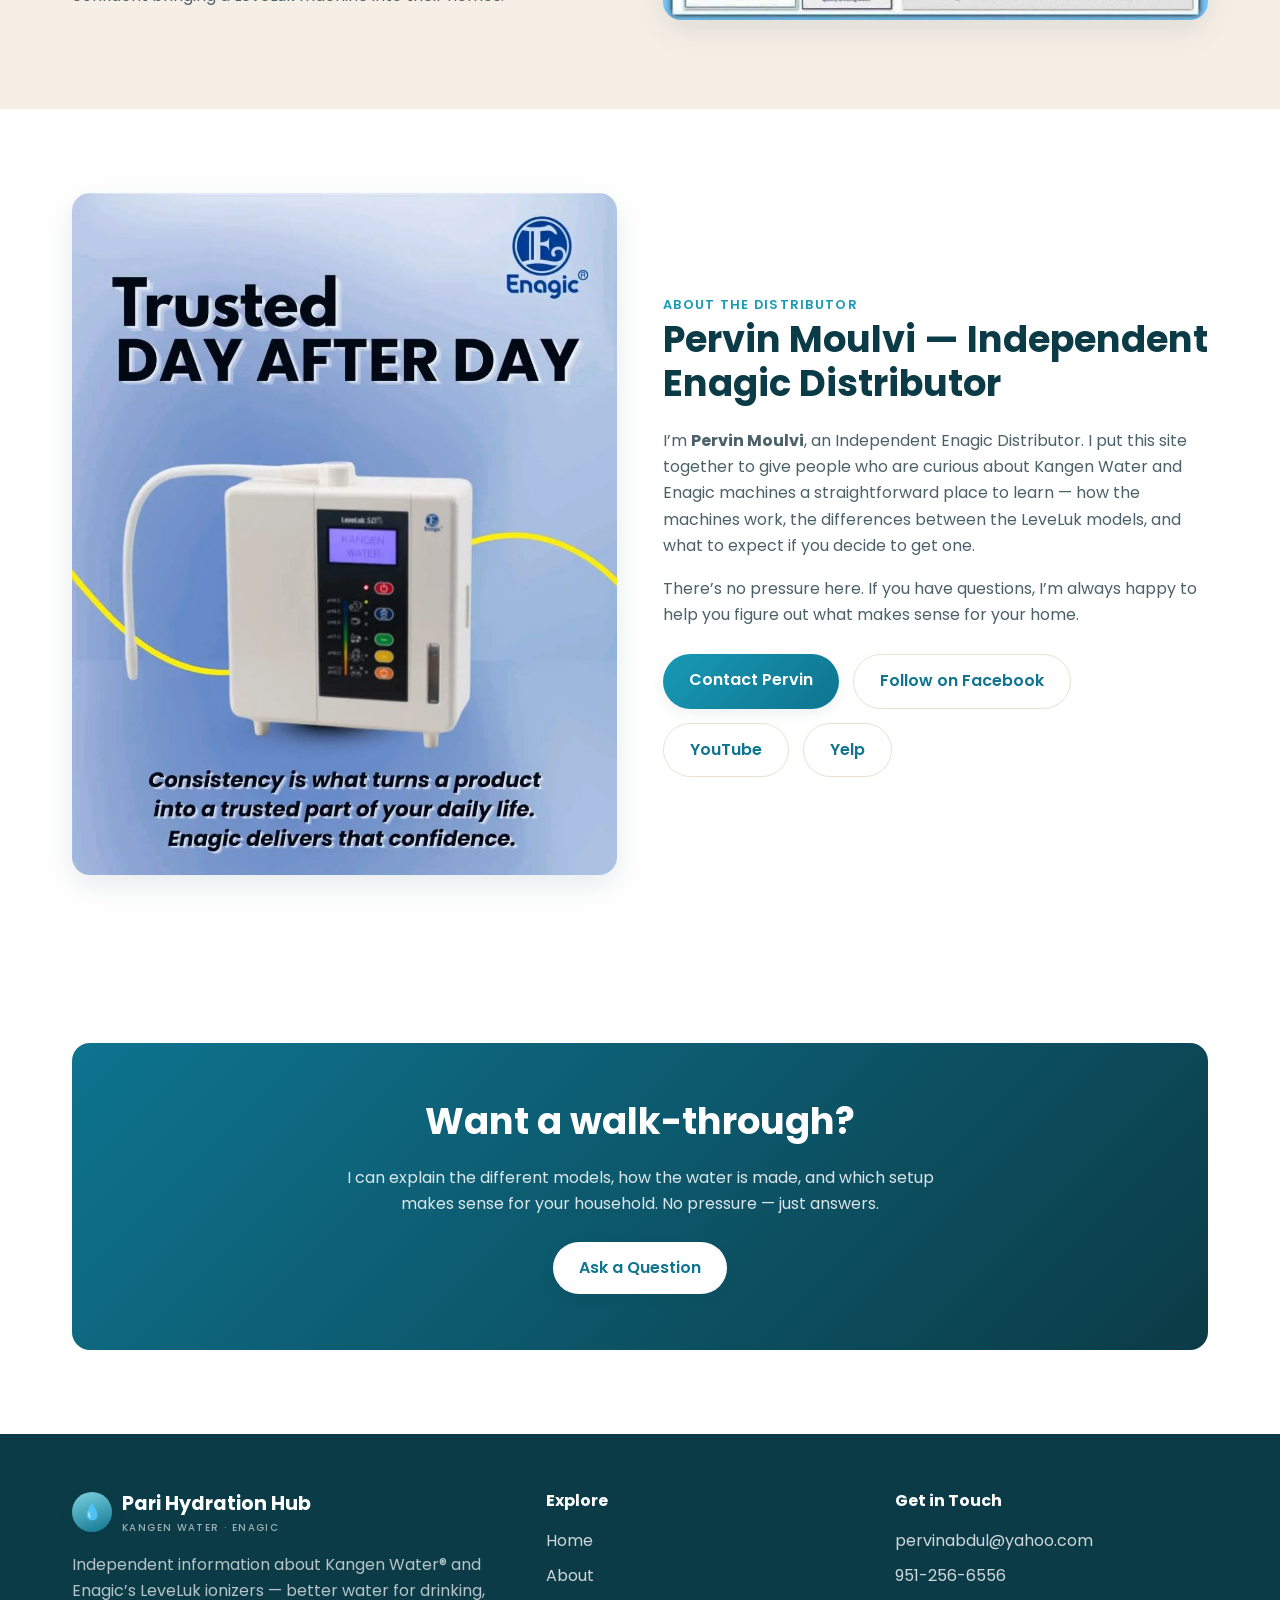
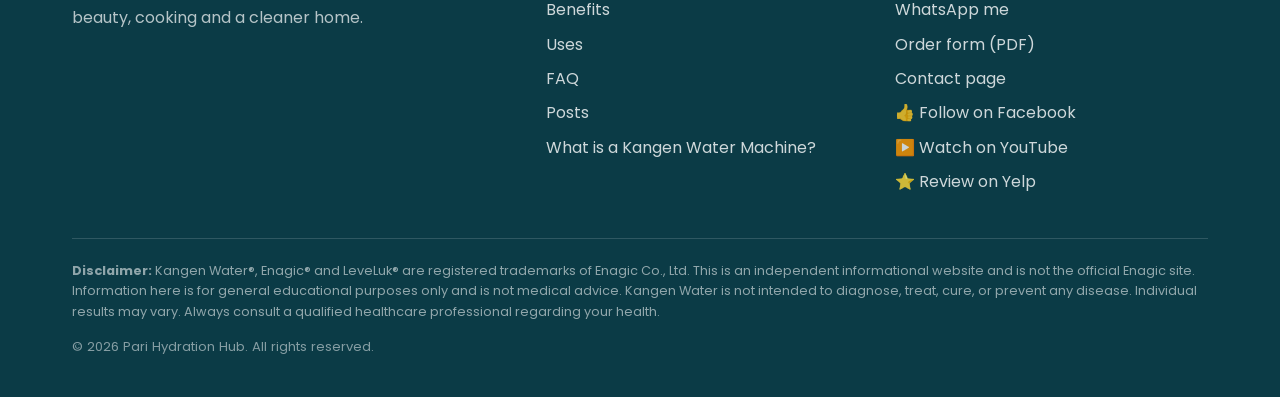
==== commit 22a1e005: "Make site consistent: five waters / seven pH settings, K8 price on guide page, Render as canonical d" ====
--- a/about.html
+++ b/about.html
@@ -14,7 +14,7 @@
   <meta name="viewport" content="width=device-width, initial-scale=1.0" />
   <title>What Is a Kangen Water Machine? | Enagic LeveLuk — Pari Hydration Hub</title>
   <meta name="description" content="What is a Kangen Water machine? Learn how Enagic's LeveLuk ionizers (including the K8) use electrolysis to create ionized, alkaline, hydrogen-rich water — explained by distributor Pervin Moulvi." />
-  <link rel="canonical" href="https://codexai-us.github.io/pari-hydration-hub/about.html" />
+  <link rel="canonical" href="https://pari-hydration-hub.onrender.com/about.html" />
   <link rel="preconnect" href="https://fonts.googleapis.com" />
   <link rel="preconnect" href="https://fonts.gstatic.com" crossorigin />
   <link href="https://fonts.googleapis.com/css2?family=Poppins:wght@400;500;600;700&display=swap" rel="stylesheet" />
@@ -65,7 +65,7 @@
     <div class="container">
       <div class="section-head">
         <span class="eyebrow">How It Works</span>
-        <h2>From tap water to seven types of water</h2>
+        <h2>From tap water to five kinds of water</h2>
         <p>The LeveLuk machine sits on your countertop and connects to your faucet. Inside, two things happen.</p>
       </div>
       <div class="grid grid-3">
@@ -100,7 +100,7 @@
         <p>The flagship LeveLuk K8 pairs an elegant, compact design with eight electrode plates for strong, consistent performance. A bright touchscreen makes switching between water types simple for everyone in the family.</p>
         <div class="grid grid-2" style="margin-top:22px;">
           <div class="card"><h3>Premium Design</h3><p>Sleek, modern and space-saving on any countertop.</p></div>
-          <div class="card"><h3>7 Types of Water</h3><p>From pH 2.5 up to pH 11.5, all from one unit.</p></div>
+          <div class="card"><h3>5 Waters, 7 Settings</h3><p>From pH 2.5 up to pH 11.5, all from one unit.</p></div>
           <div class="card"><h3>Advanced Filtration</h3><p>Multi-stage filters for cleaner, better-tasting water.</p></div>
           <div class="card"><h3>Built to Last</h3><p>High-quality materials engineered for years of use.</p></div>
         </div>
